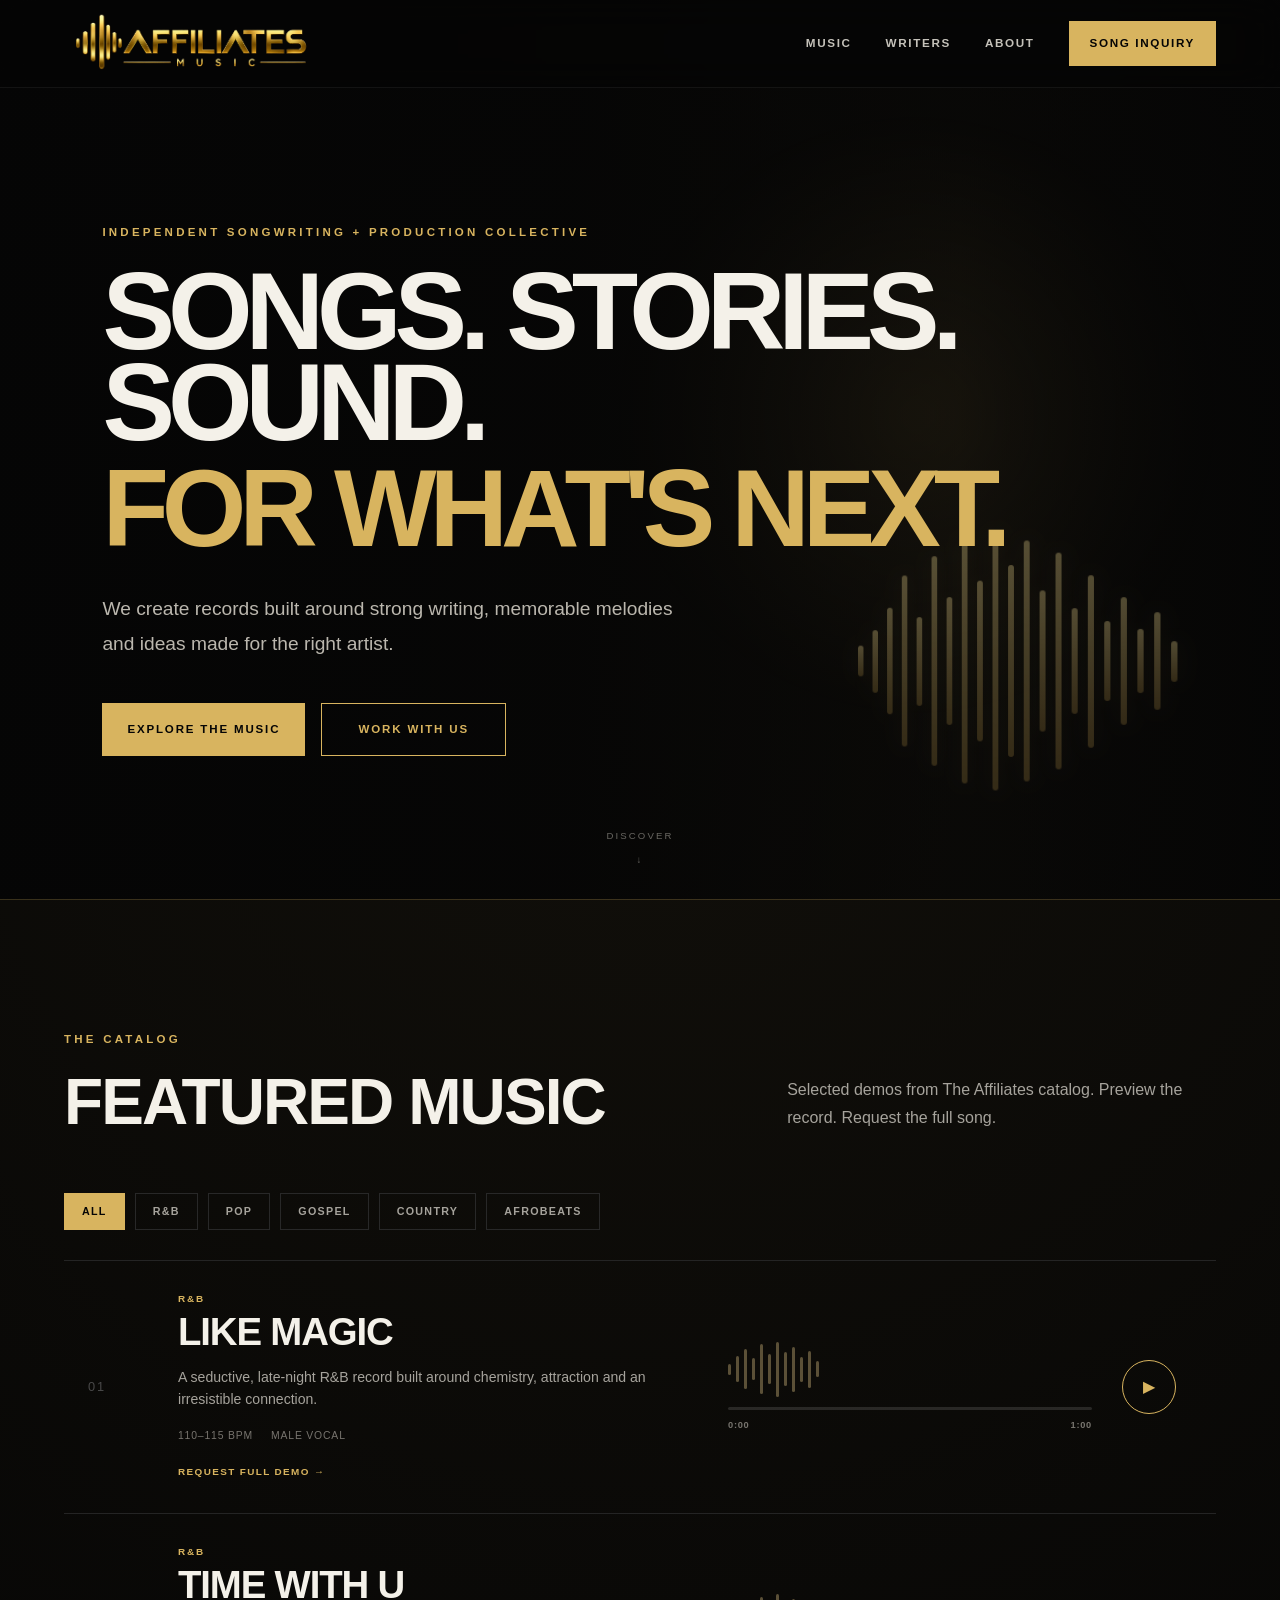
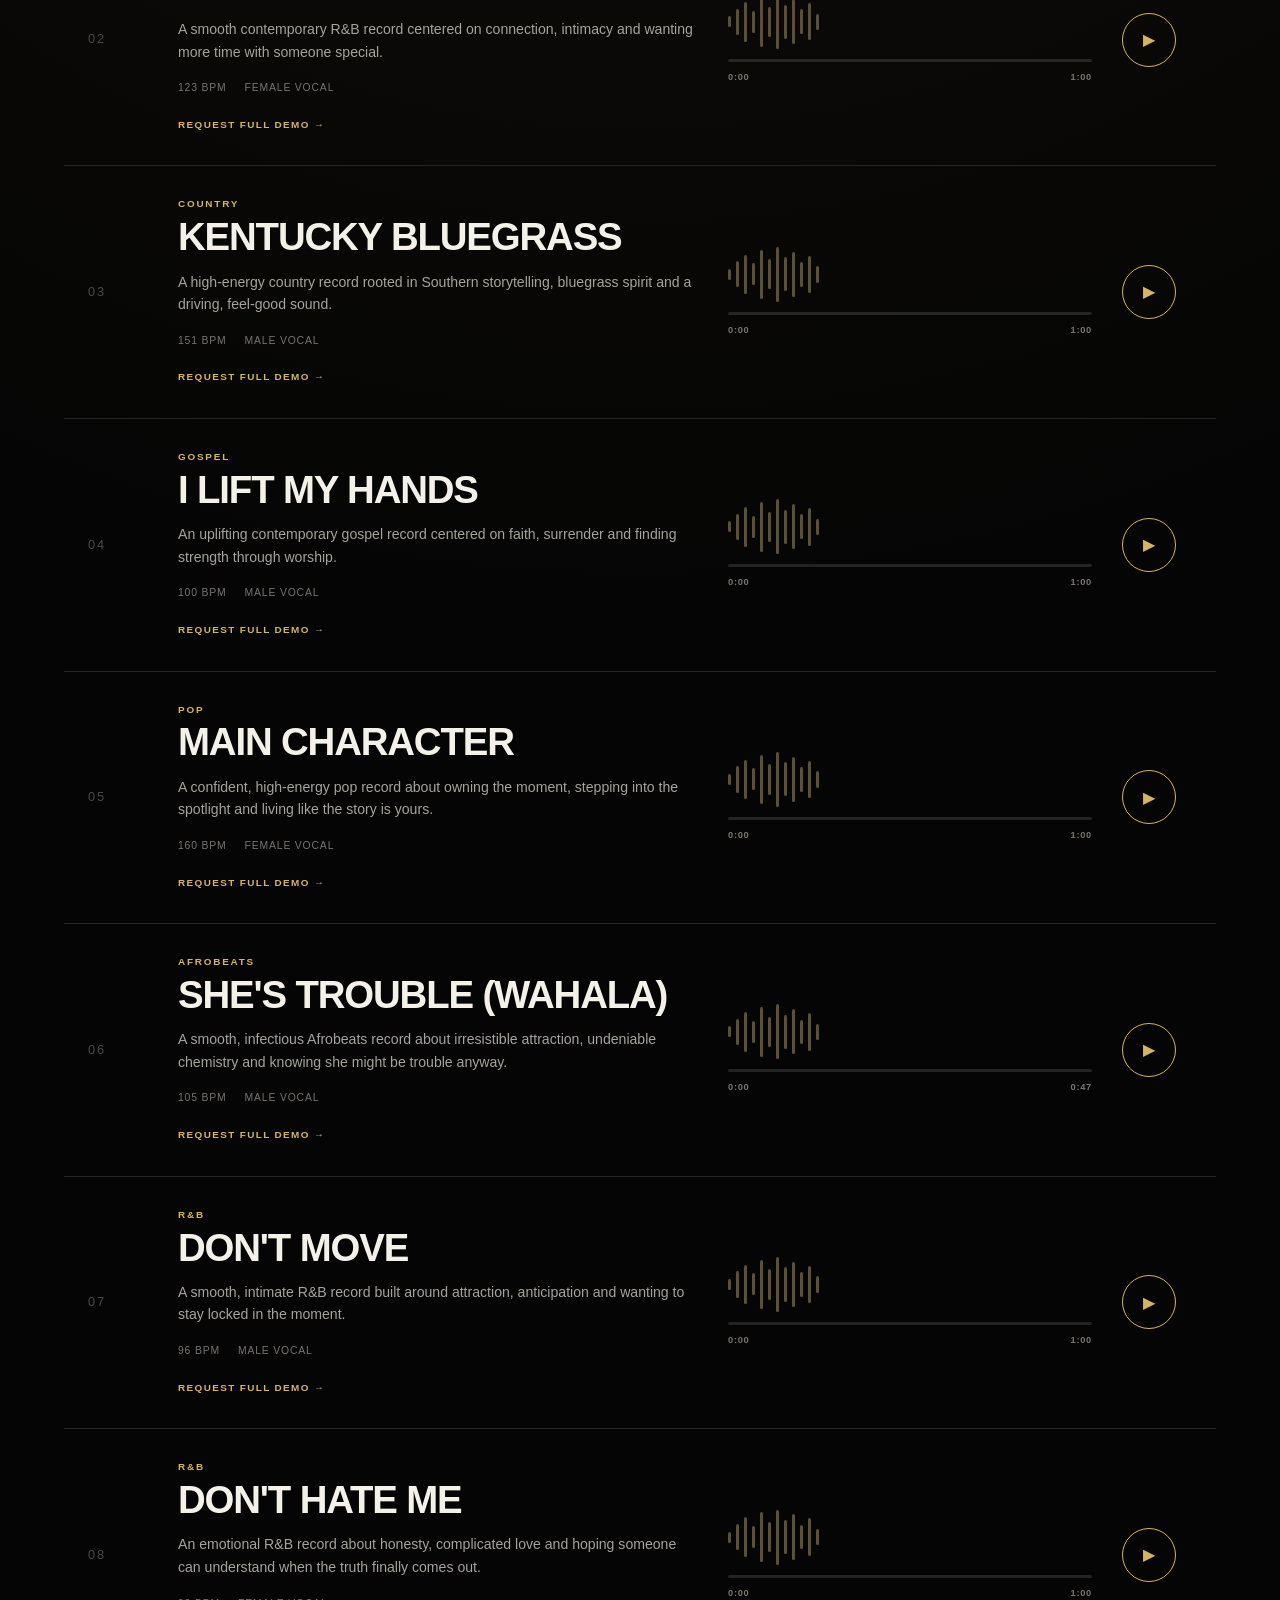
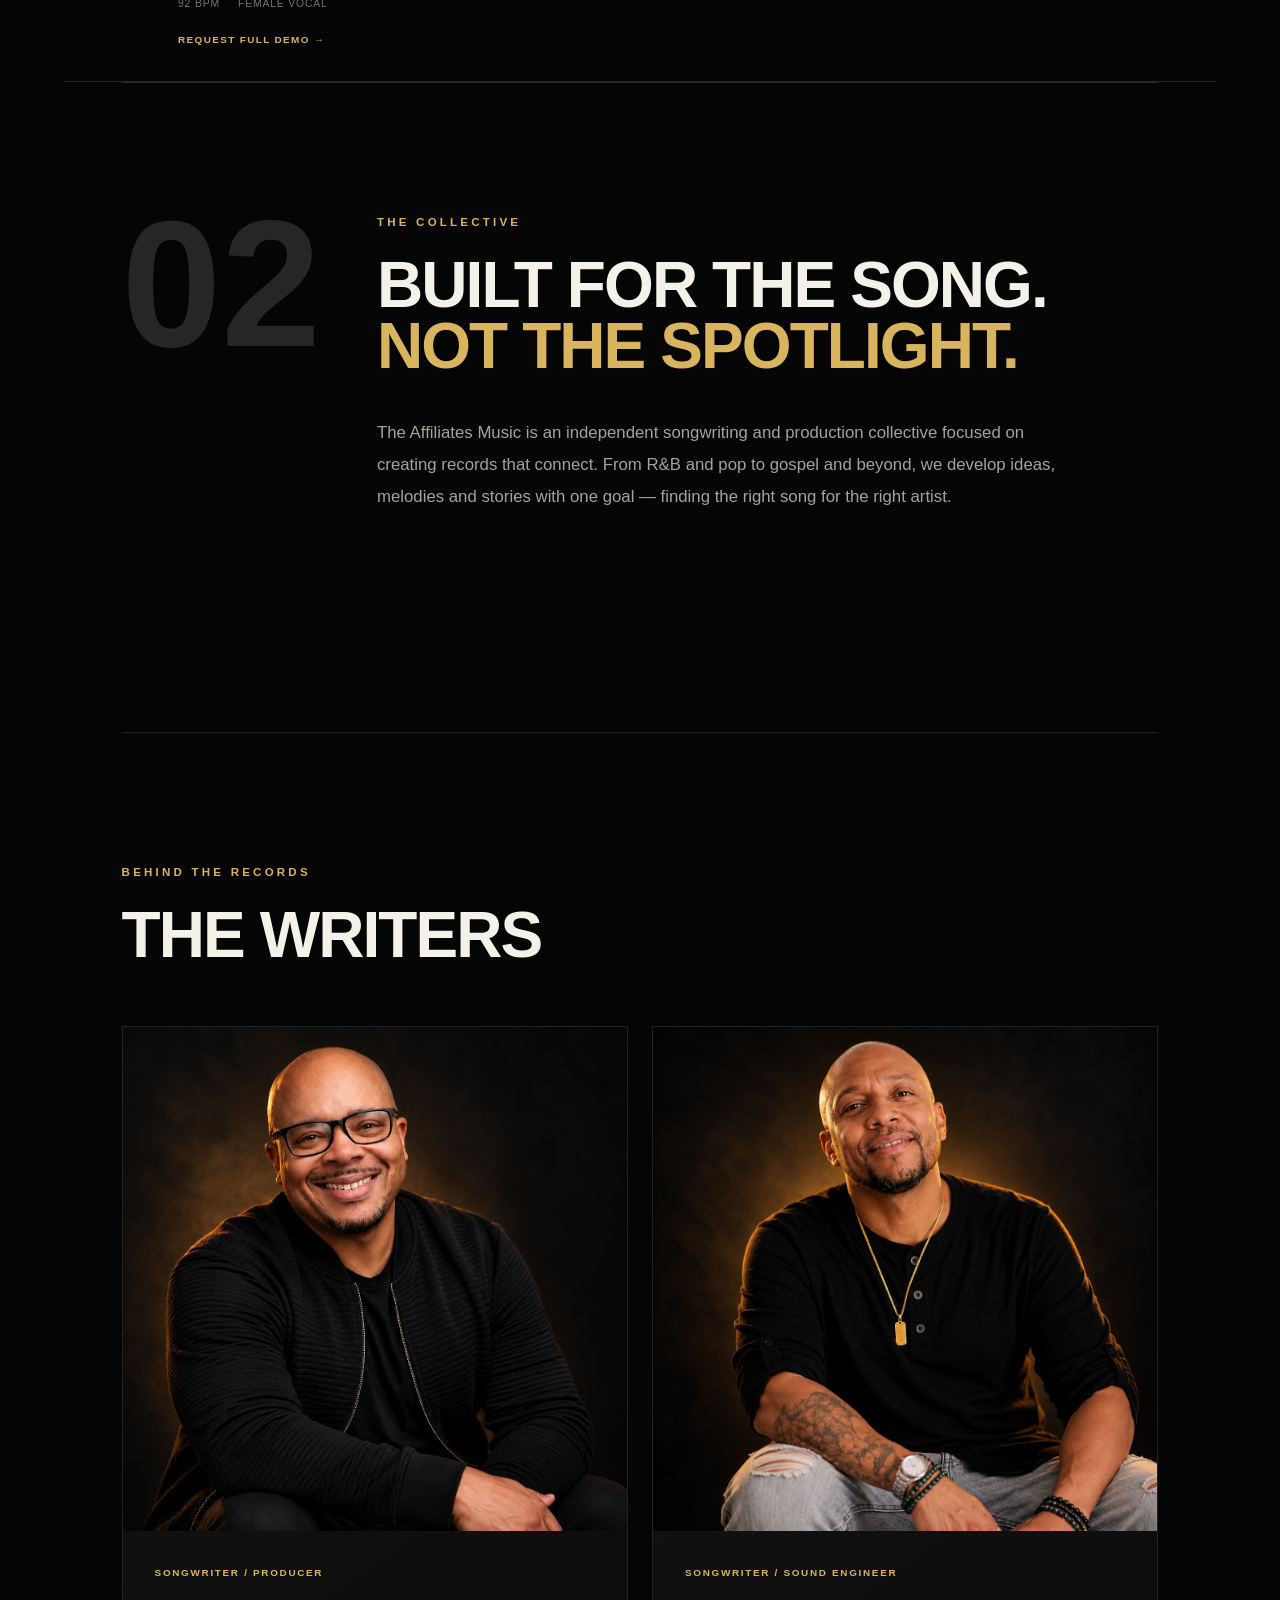
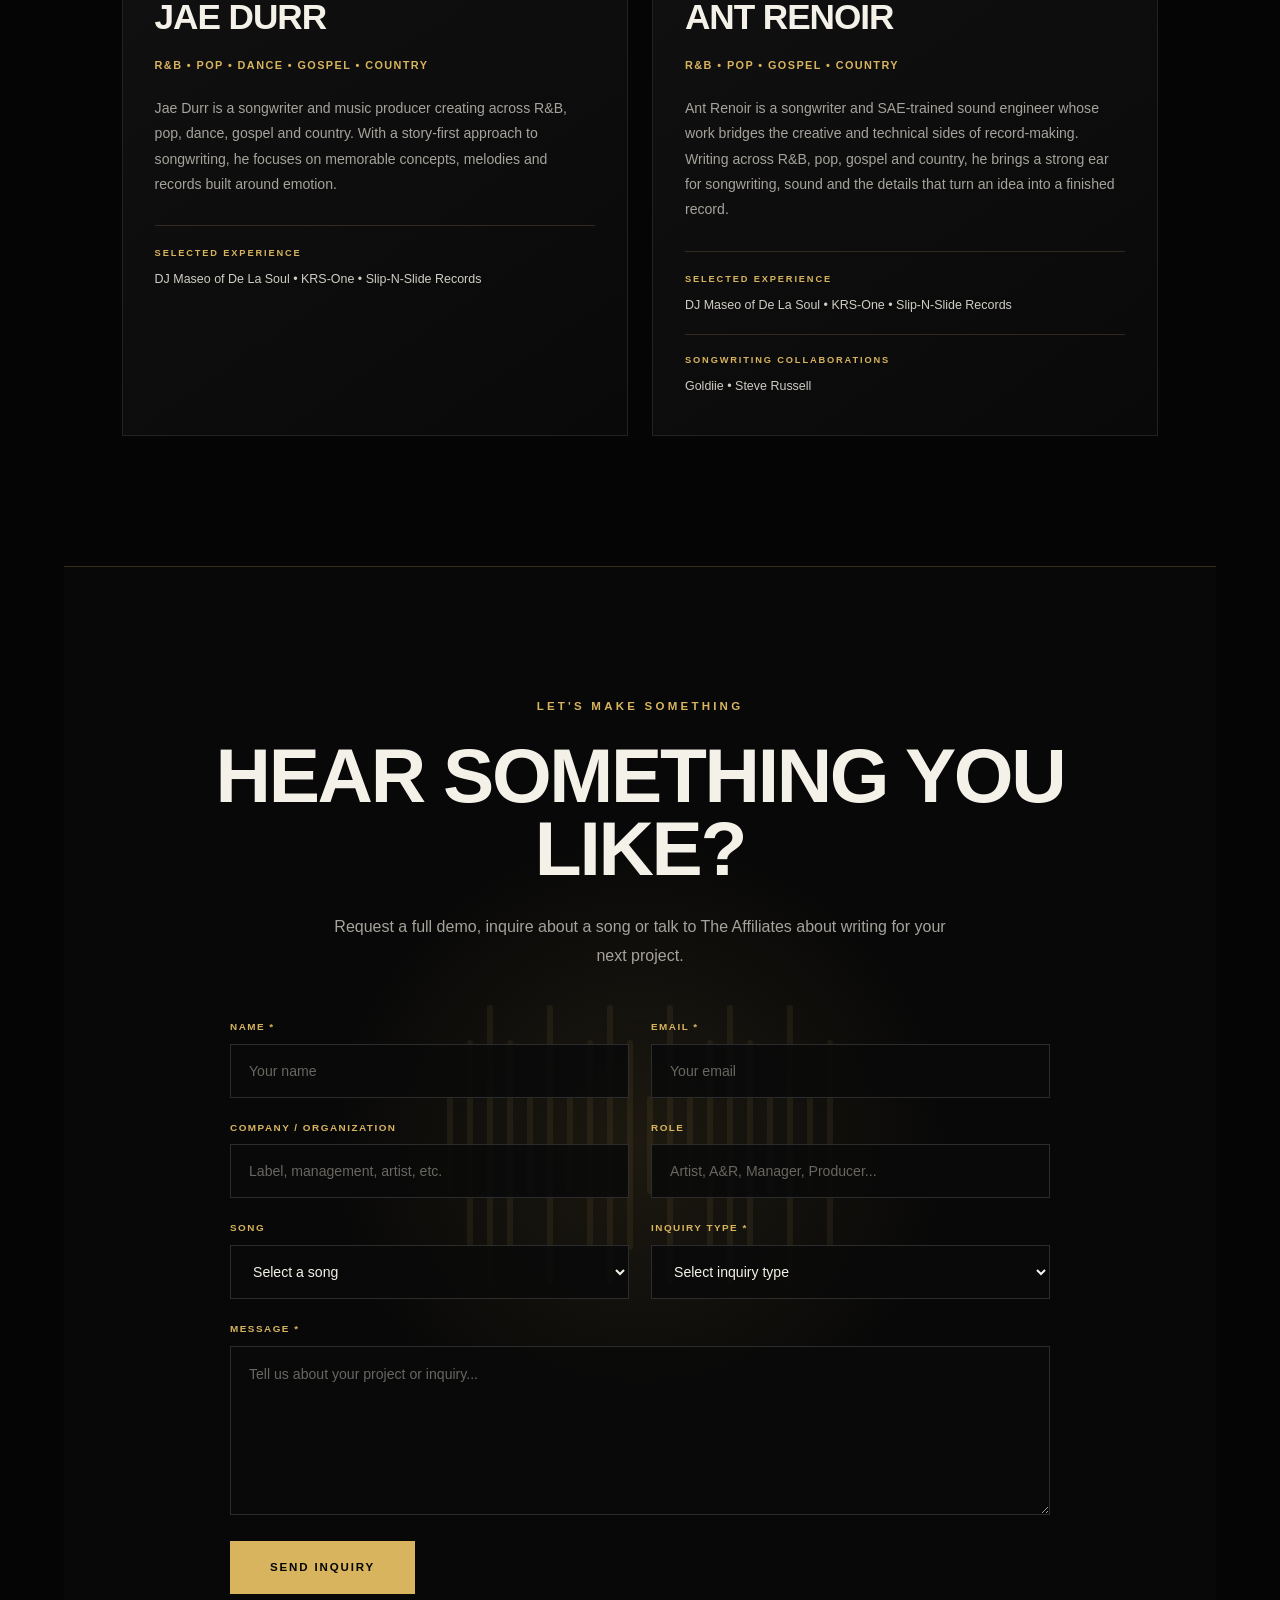
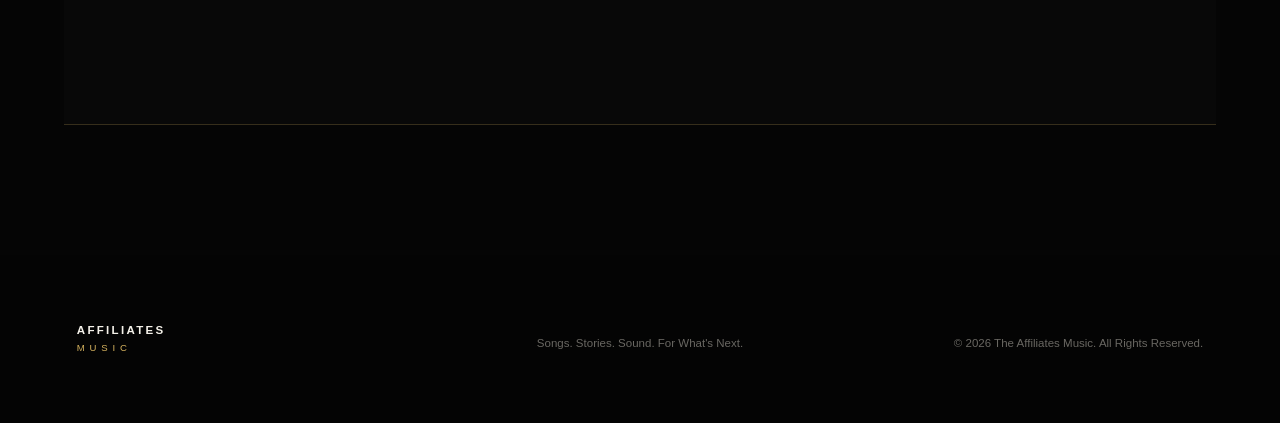
==== index.html @ 70a86ede "Add social sharing metadata" ====
<!DOCTYPE html>
<html lang="en">
<head>
  <meta charset="UTF-8">
  <meta name="viewport" content="width=device-width, initial-scale=1.0">

  <meta
    name="description"
    content="The Affiliates Music — an independent songwriting and production collective creating songs for artists, labels and the culture."
  >
<!-- Social Sharing / Open Graph -->
<meta property="og:type" content="website">

<meta
  property="og:title"
  content="The Affiliates Music | Songwriting & Production Collective"
>

<meta
  property="og:description"
  content="Songs. Stories. Sound. For What's Next. Explore original music from The Affiliates Music — an independent songwriting and production collective."
>

<meta
  property="og:url"
  content="https://mjdurr.github.io/the-affiliates-music/"
>

<meta
  property="og:image"
  content="https://mjdurr.github.io/the-affiliates-music/assets/images/affiliates-logo.png"
>

<meta
  property="og:site_name"
  content="The Affiliates Music"
>

<!-- X / Twitter Sharing -->
<meta name="twitter:card" content="summary_large_image">

<meta
  name="twitter:title"
  content="The Affiliates Music | Songwriting & Production Collective"
>

<meta
  name="twitter:description"
  content="Songs. Stories. Sound. For What's Next. Explore original music from The Affiliates Music."
>

<meta
  name="twitter:image"
  content="https://mjdurr.github.io/the-affiliates-music/assets/images/affiliates-logo.png"
>
  <title>The Affiliates Music | Songwriting & Production Collective</title>
<link
  rel="icon"
  type="image/png"
  href="assets/images/affiliates-logo.png"
>
  <link rel="stylesheet" href="style.css">
</head>

<body>

  <!-- =========================
       NAVIGATION
  ========================== -->
  <header class="site-header">

<a href="#home" class="brand">
  <img
    src="assets/images/affiliates-logo.png"
    alt="The Affiliates Music"
    class="brand-logo"
  >
</a>

    <nav class="main-nav">
      <a href="#music">Music</a>
      <a href="#writers">Writers</a>
      <a href="#about">About</a>
      <a href="#contact" class="nav-cta">Song Inquiry</a>
    </nav>

  </header>


  <main>

    <!-- =========================
         HERO
    ========================== -->
    <section class="hero" id="home">

      <div class="hero-glow"></div>

      <div class="hero-content">

        <p class="eyebrow">INDEPENDENT SONGWRITING + PRODUCTION COLLECTIVE</p>

        <h1>
          SONGS. STORIES. SOUND.
          <span>FOR WHAT'S NEXT.</span>
        </h1>

        <p class="hero-copy">
          We create records built around strong writing, memorable
          melodies and ideas made for the right artist.
        </p>

        <div class="hero-actions">
          <a href="#music" class="button button-primary">
            Explore The Music
          </a>

          <a href="#contact" class="button button-secondary">
            Work With Us
          </a>
        </div>

      </div>

      <div class="hero-waveform" aria-hidden="true">
        <span></span>
        <span></span>
        <span></span>
        <span></span>
        <span></span>
        <span></span>
        <span></span>
        <span></span>
        <span></span>
        <span></span>
        <span></span>
        <span></span>
        <span></span>
        <span></span>
        <span></span>
        <span></span>
        <span></span>
        <span></span>
        <span></span>
        <span></span>
        <span></span>
      </div>

      <a href="#music" class="scroll-indicator">
        <span>Discover</span>
        ↓
      </a>

    </section>


    <!-- =========================
         FEATURED MUSIC
    ========================== -->
    <section class="section music-section" id="music">

      <div class="section-heading">

        <div>
          <p class="eyebrow">THE CATALOG</p>
          <h2>Featured Music</h2>
        </div>

        <p>
          Selected demos from The Affiliates catalog.
          Preview the record. Request the full song.
        </p>

      </div>


      <div class="filter-bar">
  <button class="filter active" data-filter="all">All</button>
  <button class="filter" data-filter="r&b">R&amp;B</button>
  <button class="filter" data-filter="pop">Pop</button>
  <button class="filter" data-filter="gospel">Gospel</button>
  <button class="filter" data-filter="country">Country</button>
  <button class="filter" data-filter="afrobeats">Afrobeats</button>
</div>

      <div class="song-grid">

        
        <!-- SONG 1 -->
<article class="song-card">

  <div class="song-number">01</div>

  <div class="song-info">
    <p class="song-genre">R&amp;B</p>

    <h3>Like Magic</h3>

    <p class="song-description">
      A seductive, late-night R&amp;B record built around
      chemistry, attraction and an irresistible connection.
    </p>

    <div class="song-meta">
      <span>110–115 BPM</span>
      <span>Male Vocal</span>
    </div>
    <button
  type="button"
  class="demo-request"
  data-song="Like Magic">
  Request Full Demo →
</button>
  </div>

  <div class="song-player">

  <div class="mini-wave">
    <span></span><span></span><span></span><span></span>
    <span></span><span></span><span></span><span></span>
    <span></span><span></span><span></span><span></span>
  </div>

  <div class="progress-container">

    <div
      class="progress-track"
      data-progress="like-magic-audio"
      role="slider"
      aria-label="Like Magic playback position"
      tabindex="0">

      <div class="progress-fill"></div>

    </div>

    <div class="time-display">
      <span class="current-time">0:00</span>
      <span class="duration">0:00</span>
    </div>

  </div>

</div>

<audio
  id="like-magic-audio"
  src="assets/audio/Like_Magic-preview.mp3"
  preload="metadata">
</audio>

<button
  class="play-button"
  data-audio="like-magic-audio"
  aria-label="Play Like Magic preview">
  ▶
</button>

</article>


        <!-- SONG 2 -->
<article class="song-card">

  <div class="song-number">02</div>

  <div class="song-info">
    <p class="song-genre">R&amp;B</p>

    <h3>Time With U</h3>

    <p class="song-description">
      A smooth contemporary R&amp;B record centered on connection,
      intimacy and wanting more time with someone special.
    </p>

    <div class="song-meta">
  <span>123 BPM</span>
  <span>Female Vocal</span>
</div>
    <button
  type="button"
  class="demo-request"
  data-song="Time With U">
  Request Full Demo →
</button>
  </div>

  <div class="song-player">

    <div class="mini-wave">
      <span></span><span></span><span></span><span></span>
      <span></span><span></span><span></span><span></span>
      <span></span><span></span><span></span><span></span>
    </div>

    <div class="progress-container">

      <div
        class="progress-track"
        data-progress="time-with-u-audio"
        role="slider"
        aria-label="Time With U playback position"
        tabindex="0">

        <div class="progress-fill"></div>

      </div>

      <div class="time-display">
        <span class="current-time">0:00</span>
        <span class="duration">0:00</span>
      </div>

    </div>

  </div>

  <audio
    id="time-with-u-audio"
    src="assets/audio/Time_With_U-preview.mp3"
    preload="metadata">
  </audio>

  <button
    class="play-button"
    data-audio="time-with-u-audio"
    aria-label="Play Time With U preview">
    ▶
  </button>

</article>


        <!-- SONG 3 -->
<article class="song-card">

  <div class="song-number">03</div>

  <div class="song-info">
    <p class="song-genre">Country</p>

    <h3>Kentucky Bluegrass</h3>

    <p class="song-description">
      A high-energy country record rooted in Southern storytelling,
      bluegrass spirit and a driving, feel-good sound.
    </p>

    <div class="song-meta">
      <span>151 BPM</span>
      <span>Male Vocal</span>
    </div>
    <button
  type="button"
  class="demo-request"
  data-song="Kentucky Bluegrass">
  Request Full Demo →
</button>
  </div>

  <div class="song-player">

    <div class="mini-wave">
      <span></span><span></span><span></span><span></span>
      <span></span><span></span><span></span><span></span>
      <span></span><span></span><span></span><span></span>
    </div>

    <div class="progress-container">

      <div
        class="progress-track"
        data-progress="kentucky-bluegrass-audio"
        role="slider"
        aria-label="Kentucky Bluegrass playback position"
        tabindex="0">

        <div class="progress-fill"></div>

      </div>

      <div class="time-display">
        <span class="current-time">0:00</span>
        <span class="duration">0:00</span>
      </div>

    </div>

  </div>

  <audio
    id="kentucky-bluegrass-audio"
    src="assets/audio/Kentucky_Bluegrass-preview.mp3"
    preload="metadata">
  </audio>

  <button
    class="play-button"
    data-audio="kentucky-bluegrass-audio"
    aria-label="Play Kentucky Bluegrass preview">
    ▶
  </button>

</article>


        <!-- SONG 4 -->
<article class="song-card">

  <div class="song-number">04</div>

  <div class="song-info">
    <p class="song-genre">Gospel</p>

    <h3>I Lift My Hands</h3>

    <p class="song-description">
      An uplifting contemporary gospel record centered on faith,
      surrender and finding strength through worship.
    </p>

    <div class="song-meta">
      <span>100 BPM</span>
      <span>Male Vocal</span>
    </div>
    <button
  type="button"
  class="demo-request"
  data-song="I Lift My Hands">
  Request Full Demo →
</button>
  </div>

  <div class="song-player">

    <div class="mini-wave">
      <span></span><span></span><span></span><span></span>
      <span></span><span></span><span></span><span></span>
      <span></span><span></span><span></span><span></span>
    </div>

    <div class="progress-container">

      <div
        class="progress-track"
        data-progress="i-lift-my-hands-audio"
        role="slider"
        aria-label="I Lift My Hands playback position"
        tabindex="0">

        <div class="progress-fill"></div>

      </div>

      <div class="time-display">
        <span class="current-time">0:00</span>
        <span class="duration">0:00</span>
      </div>

    </div>

  </div>

  <audio
    id="i-lift-my-hands-audio"
    src="assets/audio/I_Lift_My_Hands-preview.mp3"
    preload="metadata">
  </audio>

  <button
    class="play-button"
    data-audio="i-lift-my-hands-audio"
    aria-label="Play I Lift My Hands preview">
    ▶
  </button>

</article>
<!-- SONG 5 -->
<article class="song-card">

  <div class="song-number">05</div>

  <div class="song-info">
    <p class="song-genre">Pop</p>

    <h3>Main Character</h3>

    <p class="song-description">
      A confident, high-energy pop record about owning the moment,
      stepping into the spotlight and living like the story is yours.
    </p>

    <div class="song-meta">
      <span>160 BPM</span>
      <span>Female Vocal</span>
    </div>
    <button
  type="button"
  class="demo-request"
  data-song="Main Character">
  Request Full Demo →
</button>
  </div>

  <div class="song-player">

    <div class="mini-wave">
      <span></span><span></span><span></span><span></span>
      <span></span><span></span><span></span><span></span>
      <span></span><span></span><span></span><span></span>
    </div>

    <div class="progress-container">

      <div
        class="progress-track"
        data-progress="main-character-audio"
        role="slider"
        aria-label="Main Character playback position"
        tabindex="0">

        <div class="progress-fill"></div>

      </div>

      <div class="time-display">
        <span class="current-time">0:00</span>
        <span class="duration">0:00</span>
      </div>

    </div>

  </div>

  <audio
    id="main-character-audio"
    src="assets/audio/Main_Character-preview.mp3"
    preload="metadata">
  </audio>

  <button
    class="play-button"
    data-audio="main-character-audio"
    aria-label="Play Main Character preview">
    ▶
  </button>

</article>

<!-- SONG 6 -->
<article class="song-card">

  <div class="song-number">06</div>

  <div class="song-info">
    <p class="song-genre">Afrobeats</p>

    <h3>She's Trouble (Wahala)</h3>

    <p class="song-description">
      A smooth, infectious Afrobeats record about irresistible attraction,
      undeniable chemistry and knowing she might be trouble anyway.
    </p>

    <div class="song-meta">
      <span>105 BPM</span>
      <span>Male Vocal</span>
    </div>
    <button
  type="button"
  class="demo-request"
  data-song="She's Trouble (Wahala)">
  Request Full Demo →
</button>
  </div>

  <div class="song-player">

    <div class="mini-wave">
      <span></span><span></span><span></span><span></span>
      <span></span><span></span><span></span><span></span>
      <span></span><span></span><span></span><span></span>
    </div>

    <div class="progress-container">

      <div
        class="progress-track"
        data-progress="shes-trouble-wahala-audio"
        role="slider"
        aria-label="She's Trouble Wahala playback position"
        tabindex="0">

        <div class="progress-fill"></div>

      </div>

      <div class="time-display">
        <span class="current-time">0:00</span>
        <span class="duration">0:00</span>
      </div>

    </div>

  </div>

  <audio
    id="shes-trouble-wahala-audio"
    src="assets/audio/Shes_Trouble_Wahala-preview.mp3"
    preload="metadata">
  </audio>

  <button
    class="play-button"
    data-audio="shes-trouble-wahala-audio"
    aria-label="Play She's Trouble Wahala preview">
    ▶
  </button>

</article>
   <!-- SONG 7 -->
<article class="song-card">

  <div class="song-number">07</div>

  <div class="song-info">
    <p class="song-genre">R&amp;B</p>

    <h3>Don't Move</h3>

    <p class="song-description">
      A smooth, intimate R&amp;B record built around attraction,
      anticipation and wanting to stay locked in the moment.
    </p>

    <div class="song-meta">
      <span>96 BPM</span>
      <span>Male Vocal</span>
    </div>
    <button
  type="button"
  class="demo-request"
  data-song="Don't Move">
  Request Full Demo →
</button>
  </div>

  <div class="song-player">

    <div class="mini-wave">
      <span></span><span></span><span></span><span></span>
      <span></span><span></span><span></span><span></span>
      <span></span><span></span><span></span><span></span>
    </div>

    <div class="progress-container">

      <div
        class="progress-track"
        data-progress="dont-move-audio"
        role="slider"
        aria-label="Don't Move playback position"
        tabindex="0">

        <div class="progress-fill"></div>

      </div>

      <div class="time-display">
        <span class="current-time">0:00</span>
        <span class="duration">0:00</span>
      </div>

    </div>

  </div>

  <audio
    id="dont-move-audio"
    src="assets/audio/Dont_Move-preview.mp3"
    preload="metadata">
  </audio>

  <button
    class="play-button"
    data-audio="dont-move-audio"
    aria-label="Play Don't Move preview">
    ▶
  </button>

</article>    

<!-- SONG 8 -->
<article class="song-card">

  <div class="song-number">08</div>

  <div class="song-info">
    <p class="song-genre">R&amp;B</p>

    <h3>Don't Hate Me</h3>

    <p class="song-description">
      An emotional R&amp;B record about honesty, complicated love
      and hoping someone can understand when the truth finally comes out.
    </p>

    <div class="song-meta">
      <span>92 BPM</span>
      <span>Female Vocal</span>
    </div>
    <button
  type="button"
  class="demo-request"
  data-song="Don't Hate Me">
  Request Full Demo →
</button>
  </div>

  <div class="song-player">

    <div class="mini-wave">
      <span></span><span></span><span></span><span></span>
      <span></span><span></span><span></span><span></span>
      <span></span><span></span><span></span><span></span>
    </div>

    <div class="progress-container">

      <div
        class="progress-track"
        data-progress="dont-hate-me-audio"
        role="slider"
        aria-label="Don't Hate Me playback position"
        tabindex="0">

        <div class="progress-fill"></div>

      </div>

      <div class="time-display">
        <span class="current-time">0:00</span>
        <span class="duration">0:00</span>
      </div>

    </div>

  </div>

  <audio
    id="dont-hate-me-audio"
    src="assets/audio/Dont_Hate_Me-preview.mp3"
    preload="metadata">
  </audio>

  <button
    class="play-button"
    data-audio="dont-hate-me-audio"
    aria-label="Play Don't Hate Me preview">
    ▶
  </button>

</article>
        
    <!-- =========================
         ABOUT
    ========================== -->
    <section class="section about-section" id="about">

      <div class="about-number">02</div>

      <div class="about-content">

        <p class="eyebrow">THE COLLECTIVE</p>

        <h2>
          Built for the song.
          <span>Not the spotlight.</span>
        </h2>

        <p>
          The Affiliates Music is an independent songwriting and
          production collective focused on creating records that connect.
          From R&amp;B and pop to gospel and beyond, we develop ideas,
          melodies and stories with one goal — finding the right song
          for the right artist.
        </p>

      </div>

    </section>


    <!-- =========================
         WRITERS
    ========================== -->
    <section class="section writers-section" id="writers">

      <div class="section-heading">

        <div>
          <p class="eyebrow">BEHIND THE RECORDS</p>
          <h2>The Writers</h2>
        </div>

      </div>


      <div class="writer-grid">

  <!-- JAE DURR -->
  <article class="writer-card">

    <div class="writer-image">
  <img
    src="assets/images/jae-durr.png"
    alt="Jae Durr — Songwriter and Producer"
    class="writer-photo"
  >
</div>

    <div class="writer-content">

      <p class="writer-role">
        SONGWRITER / PRODUCER
      </p>

      <h3>Jae Durr</h3>

      <p class="writer-genres">
        R&amp;B • POP • DANCE • GOSPEL • COUNTRY
      </p>

      <p class="writer-bio">
        Jae Durr is a songwriter and music producer creating across
        R&amp;B, pop, dance, gospel and country. With a story-first
        approach to songwriting, he focuses on memorable concepts,
        melodies and records built around emotion.
      </p>

      <div class="writer-credits">
        <span>SELECTED EXPERIENCE</span>

        <p>
          DJ Maseo of De La Soul • KRS-One • Slip-N-Slide Records
        </p>
      </div>

    </div>

  </article>


  <!-- ANT RENOIR -->
  <article class="writer-card">

    <div class="writer-image">
  <img
    src="assets/images/ant-renoir.png"
    alt="Ant Renoir — Songwriter and Sound Engineer"
    class="writer-photo"
  >
</div>

    <div class="writer-content">

      <p class="writer-role">
        SONGWRITER / SOUND ENGINEER
      </p>

      <h3>Ant Renoir</h3>

      <p class="writer-genres">
        R&amp;B • POP • GOSPEL • COUNTRY
      </p>

      <p class="writer-bio">
        Ant Renoir is a songwriter and SAE-trained sound engineer
        whose work bridges the creative and technical sides of
        record-making. Writing across R&amp;B, pop, gospel and country,
        he brings a strong ear for songwriting, sound and the details
        that turn an idea into a finished record.
      </p>

      <div class="writer-credits">
        <span>SELECTED EXPERIENCE</span>

        <p>
          DJ Maseo of De La Soul • KRS-One • Slip-N-Slide Records
        </p>
      </div>

      <div class="writer-credits collaboration-credits">
        <span>SONGWRITING COLLABORATIONS</span>

        <p>
          Goldiie • Steve Russell
        </p>
      </div>

    </div>

  </article>

</div>

    </section>


    <!-- =========================
         CONTACT CTA
    ========================== -->
    <section class="contact-section" id="contact">

      <div class="contact-wave" aria-hidden="true">
        <span></span><span></span><span></span><span></span>
        <span></span><span></span><span></span><span></span>
        <span></span><span></span><span></span><span></span>
        <span></span><span></span><span></span><span></span>
        <span></span><span></span><span></span><span></span>
      </div>

      <div class="contact-content">

        <p class="eyebrow">LET'S MAKE SOMETHING</p>

        <h2>Hear something you like?</h2>

        <p>
          Request a full demo, inquire about a song or talk to
          The Affiliates about writing for your next project.
        </p>

        <form
  class="inquiry-form"
  action="https://formspree.io/f/mljjgrqg"
  method="POST"
>


          
  <div class="form-grid">

    <div class="form-field">
      <label for="inquiry-name">Name *</label>
      <input
        type="text"
        id="inquiry-name"
        name="name"
        placeholder="Your name"
        required
      >
    </div>

    <div class="form-field">
      <label for="inquiry-email">Email *</label>
      <input
        type="email"
        id="inquiry-email"
        name="email"
        placeholder="Your email"
        required
      >
    </div>

    <div class="form-field">
      <label for="inquiry-company">Company / Organization</label>
      <input
        type="text"
        id="inquiry-company"
        name="company"
        placeholder="Label, management, artist, etc."
      >
    </div>

    <div class="form-field">
      <label for="inquiry-role">Role</label>
      <input
        type="text"
        id="inquiry-role"
        name="role"
        placeholder="Artist, A&R, Manager, Producer..."
      >
    </div>

    <div class="form-field">
      <label for="inquiry-song">Song</label>
      <select id="inquiry-song" name="song">
        <option value="">Select a song</option>
        <option value="Like Magic">Like Magic</option>
        <option value="Time With U">Time With U</option>
        <option value="Kentucky Bluegrass">Kentucky Bluegrass</option>
        <option value="I Lift My Hands">I Lift My Hands</option>
        <option value="Main Character">Main Character</option>
        <option value="She's Trouble (Wahala)">She's Trouble (Wahala)</option>
        <option value="Don't Move">Don't Move</option>
        <option value="Don't Hate Me">Don't Hate Me</option>
      </select>
    </div>

    <div class="form-field">
      <label for="inquiry-type">Inquiry Type *</label>
      <select
        id="inquiry-type"
        name="inquiry_type"
        required
      >
        <option value="">Select inquiry type</option>
        <option value="Request Full Demo">Request Full Demo</option>
        <option value="Song Availability / Licensing">Song Availability / Licensing</option>
        <option value="Writing / Production">Writing / Production Inquiry</option>
        <option value="Other">Other</option>
      </select>
    </div>

  </div>

  <div class="form-field form-message">
    <label for="inquiry-message">Message *</label>
    <textarea
      id="inquiry-message"
      name="message"
      rows="6"
      placeholder="Tell us about your project or inquiry..."
      required
    ></textarea>
  </div>

  <button type="submit" class="button button-primary">
    Send Inquiry
  </button>

</form>
      </div>

    </section>

  </main>


  <!-- =========================
       FOOTER
  ========================== -->
  <footer>

    <div class="footer-brand">
      <strong>AFFILIATES</strong>
      <span>MUSIC</span>
    </div>

    <p>
      Songs. Stories. Sound. For What's Next.
    </p>

    <p class="copyright">
      © 2026 The Affiliates Music. All Rights Reserved.
    </p>

  </footer>

<script src="script.js"></script>

</body>
</html>
---- style.css ----
/* =========================================================
   THE AFFILIATES MUSIC
   Core Website Styles
========================================================= */

:root {
  --black: #050505;
  --black-soft: #0a0a0a;
  --charcoal: #101010;
  --charcoal-light: #171717;

  --gold: #d8b45f;
  --gold-light: #f0d98e;
  --gold-dark: #8e7135;

  --white: #f4f1e9;
  --gray: #a6a39c;
  --gray-dark: #696762;

  --border: rgba(216, 180, 95, 0.22);

  --max-width: 1240px;
}


/* =========================================================
   RESET
========================================================= */

* {
  box-sizing: border-box;
  margin: 0;
  padding: 0;
}

html {
  scroll-behavior: smooth;
}

body {
  background:
    radial-gradient(
      circle at 50% 10%,
      rgba(216, 180, 95, 0.06),
      transparent 25%
    ),
    var(--black);

  color: var(--white);

  font-family:
    Arial,
    Helvetica,
    sans-serif;

  line-height: 1.6;

  overflow-x: hidden;
}

a {
  color: inherit;
  text-decoration: none;
}

button {
  font: inherit;
}


/* =========================================================
   TYPOGRAPHY
========================================================= */

h1,
h2,
h3,
strong {
  letter-spacing: -0.03em;
}

h2 {
  font-size: clamp(2.7rem, 5vw, 5.5rem);
  line-height: 0.95;
  text-transform: uppercase;
}

.eyebrow {
  color: var(--gold);

  font-size: 0.72rem;
  font-weight: 700;

  letter-spacing: 0.28em;

  text-transform: uppercase;

  margin-bottom: 24px;
}


/* =========================================================
   HEADER
========================================================= */

.site-header {
  position: fixed;

  top: 0;
  left: 0;

  width: 100%;

  height: 88px;

  padding: 0 5%;

  display: flex;
  align-items: center;
  justify-content: space-between;

  background: rgba(5, 5, 5, 0.82);

  backdrop-filter: blur(18px);
  -webkit-backdrop-filter: blur(18px);

  border-bottom: 1px solid rgba(255, 255, 255, 0.06);

  z-index: 1000;
}


/* =========================================================
   BRAND
========================================================= */

.brand {
  display: flex;
  align-items: center;

  gap: 15px;
}
.brand-logo {
  display: block;
  width: 250px;
  max-width: 100%;
  height: auto;
  object-fit: contain;
}
.brand-wave {
  height: 34px;

  display: flex;
  align-items: center;

  gap: 3px;
}

.brand-wave span {
  display: block;

  width: 3px;

  background: var(--gold);

  border-radius: 4px;
}

.brand-wave span:nth-child(1) {
  height: 12px;
}

.brand-wave span:nth-child(2) {
  height: 24px;
}

.brand-wave span:nth-child(3) {
  height: 34px;
}

.brand-wave span:nth-child(4) {
  height: 24px;
}

.brand-wave span:nth-child(5) {
  height: 12px;
}

.brand-name {
  display: flex;
  flex-direction: column;

  line-height: 1;
}

.brand-name strong {
  font-size: 1rem;

  letter-spacing: 0.22em;
}

.brand-name small {
  color: var(--gold);

  font-size: 0.56rem;

  letter-spacing: 0.55em;

  margin-top: 7px;
}


/* =========================================================
   NAVIGATION
========================================================= */

.main-nav {
  display: flex;
  align-items: center;

  gap: 34px;
}

.main-nav a {
  color: #c5c2ba;

  font-size: 0.73rem;
  font-weight: 700;

  letter-spacing: 0.14em;

  text-transform: uppercase;

  transition:
    color 0.25s ease,
    opacity 0.25s ease;
}

.main-nav a:hover {
  color: var(--gold-light);
}

.main-nav .nav-cta {
  color: var(--black);

  background: var(--gold);

  padding: 12px 20px;

  border: 1px solid var(--gold);
}

.main-nav .nav-cta:hover {
  color: var(--gold-light);

  background: transparent;
}


/* =========================================================
   HERO
========================================================= */

.hero {
  min-height: 100vh;

  padding:
    170px 8%
    90px;

  position: relative;

  display: flex;
  align-items: center;

  overflow: hidden;

  border-bottom: 1px solid var(--border);
}

.hero::after {
  content: "";

  position: absolute;

  inset: 0;

  background:
    linear-gradient(
      90deg,
      rgba(5, 5, 5, 0.98) 0%,
      rgba(5, 5, 5, 0.88) 45%,
      rgba(5, 5, 5, 0.5) 75%,
      rgba(5, 5, 5, 0.9) 100%
    );

  z-index: 0;
}

.hero-glow {
  position: absolute;

  width: 650px;
  height: 650px;

  right: 3%;
  top: 10%;

  background:
    radial-gradient(
      circle,
      rgba(216, 180, 95, 0.14),
      transparent 65%
    );

  filter: blur(10px);

  z-index: 0;
}

.hero-content {
  position: relative;

  max-width: 1000px;

  z-index: 2;
}

.hero h1 {
  max-width: 1100px;

  font-size: clamp(4rem, 8.5vw, 9.5rem);

  line-height: 0.84;

  text-transform: uppercase;

  letter-spacing: -0.065em;
}

.hero h1 span {
  display: block;

  color: var(--gold);

  margin-top: 14px;
}

.hero-copy {
  max-width: 590px;

  margin-top: 38px;

  color: #bbb7ae;

  font-size: clamp(1rem, 1.5vw, 1.2rem);

  line-height: 1.8;
}

.hero-actions {
  margin-top: 42px;

  display: flex;

  gap: 16px;

  flex-wrap: wrap;
}


/* =========================================================
   BUTTONS
========================================================= */

.button {
  min-width: 185px;

  padding: 16px 24px;

  display: inline-flex;
  align-items: center;
  justify-content: center;

  border: 1px solid var(--gold);

  font-size: 0.72rem;
  font-weight: 700;

  letter-spacing: 0.16em;

  text-transform: uppercase;

  transition:
    transform 0.25s ease,
    background 0.25s ease,
    color 0.25s ease,
    box-shadow 0.25s ease;
}

.button:hover {
  transform: translateY(-2px);
}

.button-primary {
  color: var(--black);

  background: var(--gold);
}

.button-primary:hover {
  background: var(--gold-light);

  box-shadow:
    0 10px 40px rgba(216, 180, 95, 0.16);
}

.button-secondary {
  color: var(--gold);

  background: transparent;
}

.button-secondary:hover {
  color: var(--black);

  background: var(--gold);
}


/* =========================================================
   HERO WAVEFORM
========================================================= */

.hero-waveform {
  position: absolute;

  right: -3%;
  bottom: 12%;

  height: 260px;
  width: 48%;

  display: flex;
  align-items: center;
  justify-content: center;

  gap: clamp(5px, 0.8vw, 12px);

  opacity: 0.32;

  z-index: 1;

  transform: perspective(800px) rotateY(-12deg);
}

.hero-waveform span {
  width: clamp(3px, 0.45vw, 7px);

  border-radius: 100px;

  background:
    linear-gradient(
      to bottom,
      var(--gold-light),
      var(--gold-dark)
    );

  box-shadow:
    0 0 20px rgba(216, 180, 95, 0.18);
}

.hero-waveform span:nth-child(1) {
  height: 12%;
}

.hero-waveform span:nth-child(2) {
  height: 25%;
}

.hero-waveform span:nth-child(3) {
  height: 42%;
}

.hero-waveform span:nth-child(4) {
  height: 68%;
}

.hero-waveform span:nth-child(5) {
  height: 35%;
}

.hero-waveform span:nth-child(6) {
  height: 82%;
}

.hero-waveform span:nth-child(7) {
  height: 50%;
}

.hero-waveform span:nth-child(8) {
  height: 95%;
}

.hero-waveform span:nth-child(9) {
  height: 62%;
}

.hero-waveform span:nth-child(10) {
  height: 100%;
}

.hero-waveform span:nth-child(11) {
  height: 74%;
}

.hero-waveform span:nth-child(12) {
  height: 92%;
}

.hero-waveform span:nth-child(13) {
  height: 54%;
}

.hero-waveform span:nth-child(14) {
  height: 82%;
}

.hero-waveform span:nth-child(15) {
  height: 40%;
}

.hero-waveform span:nth-child(16) {
  height: 65%;
}

.hero-waveform span:nth-child(17) {
  height: 30%;
}

.hero-waveform span:nth-child(18) {
  height: 48%;
}

.hero-waveform span:nth-child(19) {
  height: 24%;
}

.hero-waveform span:nth-child(20) {
  height: 36%;
}

.hero-waveform span:nth-child(21) {
  height: 15%;
}

.scroll-indicator {
  position: absolute;

  bottom: 32px;
  left: 50%;

  transform: translateX(-50%);

  color: var(--gray-dark);

  display: flex;
  flex-direction: column;
  align-items: center;

  gap: 8px;

  font-size: 0.6rem;

  letter-spacing: 0.22em;

  text-transform: uppercase;

  z-index: 3;
}


/* =========================================================
   GLOBAL SECTION
========================================================= */

.section {
  width: min(100% - 10%, var(--max-width));

  margin: 0 auto;

  padding: 130px 0;
}

.section-heading {
  display: grid;

  grid-template-columns:
    minmax(0, 1.2fr)
    minmax(280px, 0.8fr);

  gap: 80px;

  align-items: end;

  margin-bottom: 60px;
}

.section-heading > p {
  max-width: 480px;

  color: var(--gray);

  line-height: 1.8;
}


/* =========================================================
   MUSIC SECTION
========================================================= */

.music-section {
  position: relative;
}

.filter-bar {
  display: flex;

  gap: 10px;

  flex-wrap: wrap;

  margin-bottom: 30px;
}

.filter {
  color: var(--gray);

  background: transparent;

  border: 1px solid #282828;

  padding: 9px 17px;

  cursor: pointer;

  font-size: 0.67rem;
  font-weight: 700;

  letter-spacing: 0.12em;

  text-transform: uppercase;

  transition:
    border 0.2s ease,
    color 0.2s ease,
    background 0.2s ease;
}

.filter:hover,
.filter.active {
  color: var(--black);

  background: var(--gold);

  border-color: var(--gold);
}


/* =========================================================
   SONG CARDS
========================================================= */

.song-grid {
  border-top: 1px solid #242424;
}

.song-card {
  min-height: 185px;

  padding: 30px 24px;

  position: relative;

  display: grid;

  grid-template-columns:
    60px
    minmax(280px, 1fr)
    minmax(180px, 0.7fr)
    70px;

  gap: 30px;

  align-items: center;

  border-bottom: 1px solid #242424;

  transition:
    background 0.3s ease,
    border-color 0.3s ease;
}

.song-card:hover {
  background:
    linear-gradient(
      90deg,
      rgba(216, 180, 95, 0.07),
      rgba(216, 180, 95, 0.01)
    );

  border-color: var(--border);
}

.song-number {
  color: #494949;

  font-size: 0.8rem;

  letter-spacing: 0.15em;
}

.song-genre {
  color: var(--gold);

  margin-bottom: 6px;

  font-size: 0.62rem;
  font-weight: 700;

  letter-spacing: 0.18em;

  text-transform: uppercase;
}

.song-info h3 {
  font-size: clamp(1.8rem, 3vw, 3rem);

  line-height: 1;

  text-transform: uppercase;
}

.song-description {
  max-width: 550px;

  margin-top: 14px;

  color: var(--gray);

  font-size: 0.88rem;
}

.song-meta {
  margin-top: 17px;

  display: flex;

  gap: 18px;

  color: #77746e;

  font-size: 0.65rem;

  letter-spacing: 0.08em;

  text-transform: uppercase;
}

.mini-wave {
  height: 55px;

  display: flex;
  align-items: center;

  gap: 5px;
}

.mini-wave span {
  width: 3px;

  background: #5b5037;

  border-radius: 100px;
}

.mini-wave span:nth-child(1) {
  height: 20%;
}

.mini-wave span:nth-child(2) {
  height: 48%;
}

.mini-wave span:nth-child(3) {
  height: 72%;
}

.mini-wave span:nth-child(4) {
  height: 40%;
}

.mini-wave span:nth-child(5) {
  height: 90%;
}

.mini-wave span:nth-child(6) {
  height: 55%;
}

.mini-wave span:nth-child(7) {
  height: 100%;
}

.mini-wave span:nth-child(8) {
  height: 62%;
}

.mini-wave span:nth-child(9) {
  height: 82%;
}

.mini-wave span:nth-child(10) {
  height: 45%;
}

.mini-wave span:nth-child(11) {
  height: 68%;
}

.mini-wave span:nth-child(12) {
  height: 30%;
}
.song-player {
  width: 100%;
  min-width: 180px;
}

.progress-container {
  width: 100%;
  margin-top: 10px;
}

.progress-track {
  width: 100%;
  height: 3px;
  position: relative;
  background: rgba(255, 255, 255, 0.12);
  cursor: pointer;
  border-radius: 20px;
  overflow: hidden;
}

.progress-fill {
  width: 0%;
  height: 100%;
  background: var(--gold);
  border-radius: 20px;
  transition: width 0.1s linear;
}

.time-display {
  margin-top: 8px;
  display: flex;
  justify-content: space-between;
  color: #77746e;
  font-size: 0.58rem;
  font-weight: 700;
  letter-spacing: 0.08em;
  font-variant-numeric: tabular-nums;
}

.song-card.playing {
  background:
    linear-gradient(
      90deg,
      rgba(216, 180, 95, 0.1),
      rgba(216, 180, 95, 0.015)
    );

  border-color: rgba(216, 180, 95, 0.4);
}

.song-card.playing .mini-wave span {
  background: var(--gold);
  box-shadow: 0 0 8px rgba(216, 180, 95, 0.22);
}

.song-card.playing .song-number {
  color: var(--gold);
}

.play-button.playing {
  color: var(--black);
  background: var(--gold);
}
.play-button {
  width: 54px;
  height: 54px;

  border-radius: 50%;

  border: 1px solid var(--gold);

  color: var(--gold);

  background: transparent;

  cursor: pointer;

  transition:
    background 0.25s ease,
    color 0.25s ease,
    transform 0.25s ease;
}

.play-button:hover {
  color: var(--black);

  background: var(--gold);

  transform: scale(1.06);
}


/* =========================================================
   ABOUT
========================================================= */

.about-section {
  min-height: 650px;

  display: grid;

  grid-template-columns:
    minmax(80px, 0.25fr)
    minmax(0, 1fr);

  gap: 60px;

  align-items: start;

  border-top: 1px solid var(--border);
}

.about-number {
  color: #262626;

  font-size: clamp(6rem, 14vw, 12rem);

  line-height: 0.8;

  font-weight: 700;
}

.about-content {
  max-width: 920px;
}

.about-content h2 span {
  display: block;

  color: var(--gold);
}

.about-content > p:last-child {
  max-width: 700px;

  margin-top: 40px;

  color: var(--gray);

  font-size: 1.05rem;

  line-height: 1.9;
}


/* =========================================================
   WRITERS
========================================================= */

.writers-section {
  border-top: 1px solid #202020;
}

.writer-grid {
  display: grid;

  grid-template-columns:
    repeat(2, minmax(0, 1fr));

  gap: 24px;
}

.writer-card {
  min-height: 0;

  position: relative;

  display: flex;
  flex-direction: column;

  background:
    linear-gradient(
      145deg,
      #151515,
      #090909
    );

  border: 1px solid #222;

  overflow: hidden;

  transition:
    border-color 0.3s ease,
    transform 0.3s ease;
}

.writer-card:hover {
  border-color: var(--border);

  transform: translateY(-4px);
}

.writer-image {
  width: 100%;
  aspect-ratio: 1 / 1;
  position: relative;
  overflow: hidden;
  background: #0d0d0d;
}

.writer-photo {
  display: block;
  width: 100%;
  height: 100%;
  object-fit: cover;
  object-position: center center;
  transition: transform 0.5s ease;
}

.writer-card:hover .writer-photo {
  transform: scale(1.025);
}

.placeholder-image {
  color: rgba(216, 180, 95, 0.22);

  background:
    radial-gradient(
      circle,
      rgba(216, 180, 95, 0.08),
      transparent 55%
    ),
    #0d0d0d;

  font-size: 6rem;
  font-weight: 700;

  letter-spacing: -0.08em;
}

.writer-content {
  padding: 34px 32px 38px;
}

.writer-role {
  color: var(--gold);

  margin-bottom: 8px;

  font-size: 0.62rem;
  font-weight: 700;

  letter-spacing: 0.17em;
}

.writer-content h3 {
  font-size: 2.2rem;

  text-transform: uppercase;
}

.writer-genres {
  margin-top: 10px;
  color: var(--gold);
  font-size: 0.68rem;
  font-weight: 700;
  letter-spacing: 0.13em;
  line-height: 1.7;
}

.writer-bio {
  max-width: 540px;
  margin-top: 22px;
  color: var(--gray);
  font-size: 0.88rem;
  line-height: 1.8;
}

.writer-credits {
  margin-top: 28px;
  padding-top: 20px;
  border-top: 1px solid rgba(216, 180, 95, 0.18);
}

.writer-credits span {
  display: block;
  margin-bottom: 8px;
  color: var(--gold);
  font-size: 0.58rem;
  font-weight: 700;
  letter-spacing: 0.2em;
}

.writer-credits p {
  color: #d0cdc5;
  font-size: 0.78rem;
  line-height: 1.7;
}

.collaboration-credits {
  margin-top: 18px;
  padding-top: 18px;
}

/* =========================================================
   CONTACT
========================================================= */

.contact-section {
  min-height: 650px;

  padding: 130px 8%;

  position: relative;

  display: flex;
  align-items: center;
  justify-content: center;

  text-align: center;

  background:
    radial-gradient(
      circle at 50% 50%,
      rgba(216, 180, 95, 0.1),
      transparent 38%
    ),
    #080808;

  border-top: 1px solid var(--border);
  border-bottom: 1px solid var(--border);

  overflow: hidden;
}

.contact-content {
  max-width: 850px;

  position: relative;

  z-index: 2;
}

.contact-content h2 {
  font-size: clamp(3rem, 6vw, 6rem);
}

.contact-content > p:not(.eyebrow) {
  max-width: 620px;

  margin:
    28px auto
    38px;

  color: var(--gray);

  font-size: 1rem;

  line-height: 1.8;
}

.contact-wave {
  position: absolute;

  width: 100%;
  height: 280px;

  display: flex;
  align-items: center;
  justify-content: center;

  gap: 14px;

  opacity: 0.07;
}

.contact-wave span {
  width: 6px;

  background: var(--gold);

  border-radius: 100px;
}

.contact-wave span:nth-child(odd) {
  height: 35%;
}

.contact-wave span:nth-child(even) {
  height: 75%;
}

.contact-wave span:nth-child(3n) {
  height: 100%;
}


/* =========================================================
   FOOTER
========================================================= */

footer {
  padding: 70px 6%;

  display: grid;

  grid-template-columns:
    1fr
    1fr
    1fr;

  gap: 30px;

  align-items: end;

  color: #696762;

  background: #040404;

  font-size: 0.72rem;
}

.footer-brand {
  display: flex;
  flex-direction: column;

  color: var(--white);

  line-height: 1;
}

.footer-brand strong {
  letter-spacing: 0.2em;
}

.footer-brand span {
  color: var(--gold);

  margin-top: 7px;

  font-size: 0.6rem;

  letter-spacing: 0.5em;
}

footer > p:nth-child(2) {
  text-align: center;
}

.copyright {
  text-align: right;
}


/* =========================================================
   RESPONSIVE
========================================================= */

@media (max-width: 900px) {

  .site-header {
    height: 76px;

    padding: 0 6%;
  }

  .main-nav a:not(.nav-cta) {
    display: none;
  }

  .main-nav {
    gap: 0;
  }

  .hero {
    min-height: 850px;

    padding:
      140px 6%
      100px;
  }

  .hero h1 {
    font-size: clamp(3.7rem, 14vw, 7rem);
  }

  .hero-waveform {
    width: 75%;

    right: -25%;

    bottom: 8%;
  }

  .section {
    width: 88%;

    padding: 95px 0;
  }

  .section-heading {
    grid-template-columns: 1fr;

    gap: 30px;
  }

  .song-card {
    grid-template-columns:
      35px
      1fr
      55px;

    gap: 18px;
  }

  .mini-wave {
    display: none;
  }

  .about-section {
    grid-template-columns: 1fr;

    gap: 25px;
  }

  .about-number {
    font-size: 5rem;
  }

  .writer-grid {
    grid-template-columns: 1fr;
  }

  footer {
    grid-template-columns: 1fr;

    text-align: center;

    justify-items: center;
  }

  .copyright,
  footer > p:nth-child(2) {
    text-align: center;
  }

}

/* ==========================================
   SONG INQUIRY FORM
========================================== */

.inquiry-form {
  width: 100%;
  max-width: 820px;
  margin: 48px auto 0;
  text-align: left;
}

.form-grid {
  display: grid;
  grid-template-columns: repeat(2, minmax(0, 1fr));
  gap: 22px;
}

.form-field {
  display: flex;
  flex-direction: column;
  gap: 9px;
}

.form-field label {
  color: var(--gold);
  font-size: 0.62rem;
  font-weight: 700;
  letter-spacing: 0.15em;
  text-transform: uppercase;
}

.form-field input,
.form-field select,
.form-field textarea {
  width: 100%;
  padding: 16px 18px;

  color: var(--white);
  background: rgba(10, 10, 10, 0.88);

  border: 1px solid #2c2c2c;
  border-radius: 0;

  font-family: inherit;
  font-size: 0.88rem;

  outline: none;

  transition:
    border-color 0.25s ease,
    background 0.25s ease,
    box-shadow 0.25s ease;
}

.form-field input,
.form-field select {
  min-height: 54px;
}

.form-field textarea {
  resize: vertical;
  min-height: 150px;
  line-height: 1.6;
}

.form-field input::placeholder,
.form-field textarea::placeholder {
  color: #686661;
}

.form-field input:focus,
.form-field select:focus,
.form-field textarea:focus {
  border-color: var(--gold);
  background: #0d0d0d;
  box-shadow: 0 0 0 1px rgba(216, 180, 95, 0.12);
}

.form-field select {
  cursor: pointer;
}

.form-field select option {
  color: var(--white);
  background: #0d0d0d;
}

.form-message {
  margin-top: 22px;
}

.inquiry-form .button {
  margin-top: 26px;
  cursor: pointer;
}
/* ==========================================
   THANK YOU PAGE
========================================== */

.thank-you-page {
  min-height: 100vh;
  padding: 80px 8%;
  display: flex;
  align-items: center;
  justify-content: center;
  text-align: center;

  background:
    radial-gradient(
      circle at 50% 40%,
      rgba(216, 180, 95, 0.12),
      transparent 35%
    ),
    var(--black);
}

.thank-you-content {
  width: 100%;
  max-width: 900px;
}

.thank-you-logo {
  display: block;
  width: 240px !important;
  max-width: 240px !important;
  height: auto !important;
  margin: 0 auto 50px;
  object-fit: contain;
}
.thank-you-content {
  width: 100%;
  max-width: 900px;
  margin: 0 auto;
  text-align: center;
}

.thank-you-content h1 span {
  display: block;
  margin-top: 12px;
  color: var(--gold);
}

.thank-you-copy {
  max-width: 590px;
  margin: 35px auto 38px;

  color: var(--gray);

  font-size: 1rem;
  line-height: 1.8;
}

.thank-you-content .button {
  margin-top: 5px;
}

/* ==========================================
   REQUEST FULL DEMO
========================================== */

.demo-request {
  margin-top: 20px;
  padding: 0;

  color: var(--gold);
  background: transparent;

  border: none;

  cursor: pointer;

  font-size: 0.62rem;
  font-weight: 700;
  letter-spacing: 0.14em;
  text-transform: uppercase;

  transition:
    color 0.25s ease,
    transform 0.25s ease;
}

.demo-request:hover {
  color: var(--gold-light);
  transform: translateX(4px);
}

@media (max-width: 600px) {
.brand-logo {
  width: 190px;
}
   .form-grid {
  grid-template-columns: 1fr;
}

.inquiry-form {
  margin-top: 36px;
}

.form-message {
  margin-top: 22px;
}
  .brand-name strong {
    font-size: 0.78rem;
  }

  .brand-name small {
    font-size: 0.48rem;
  }

  .nav-cta {
    padding: 10px 12px !important;

    font-size: 0.58rem !important;
  }

  .hero {
    min-height: 780px;
  }

  .hero h1 {
    font-size: clamp(3.1rem, 16vw, 5rem);
  }

  .hero-copy {
    font-size: 0.95rem;
  }

  .button {
    width: 100%;
  }

  .song-card {
    grid-template-columns:
      25px
      1fr;

    padding:
      28px 10px;
  }

  .song-player {
  grid-column: 2;
  width: 100%;
  margin-top: 8px;
}

.play-button {
  grid-column: 2;
  justify-self: start;
  margin-top: 8px;
}

  .song-description {
    font-size: 0.82rem;
  }

  .song-meta {
    flex-direction: column;

    gap: 4px;
  }


}
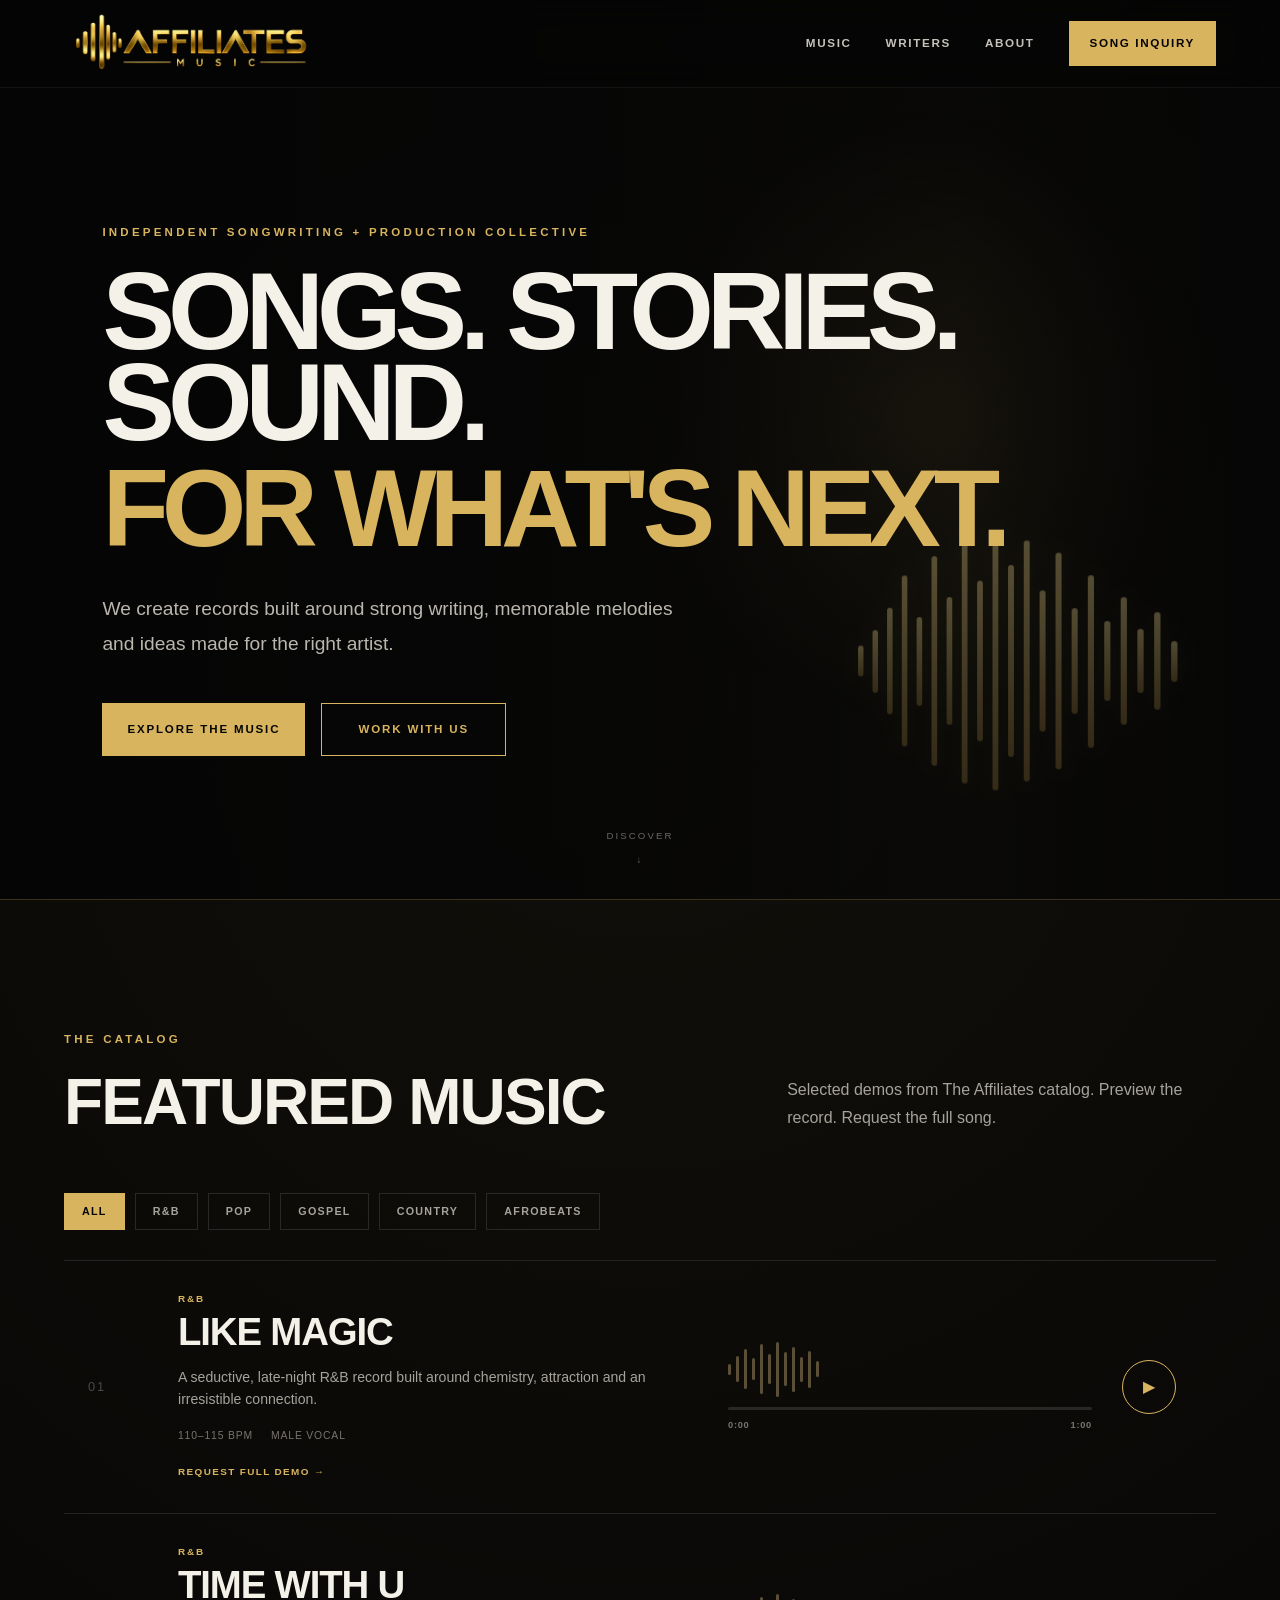
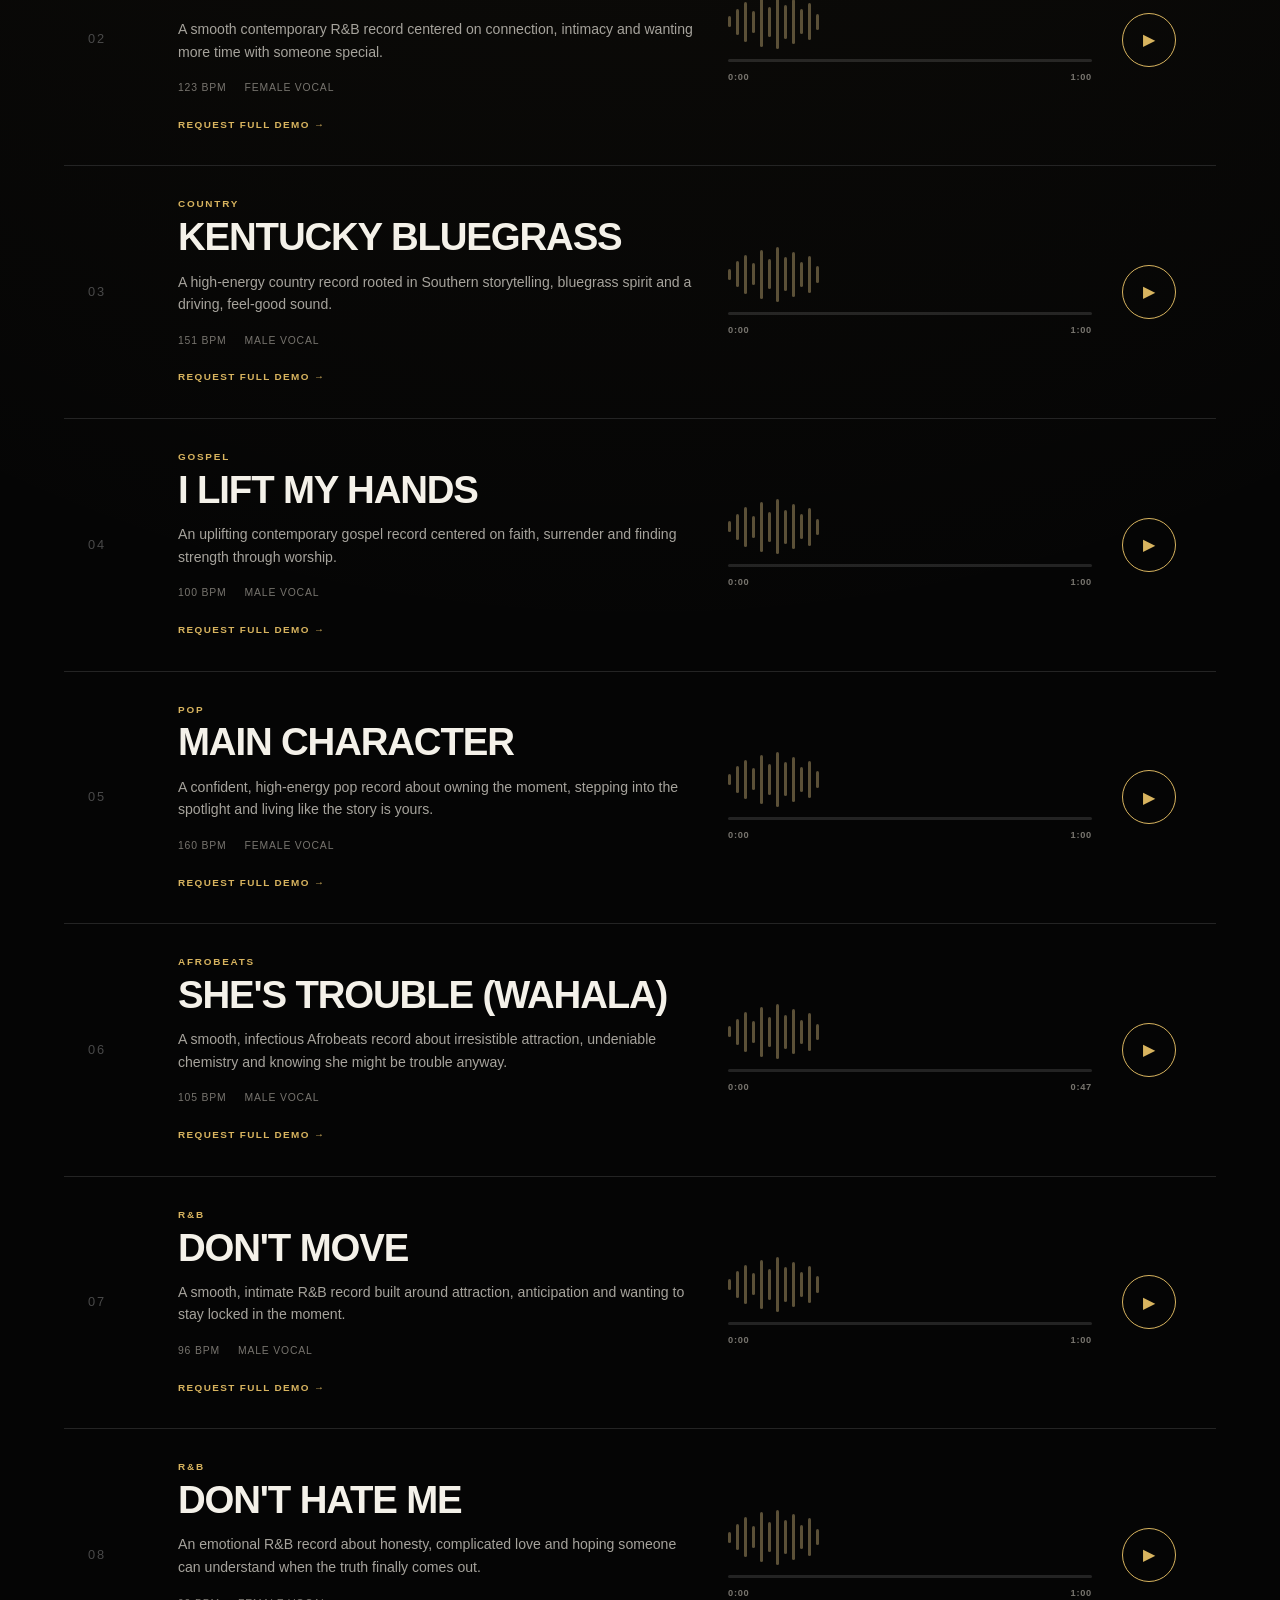
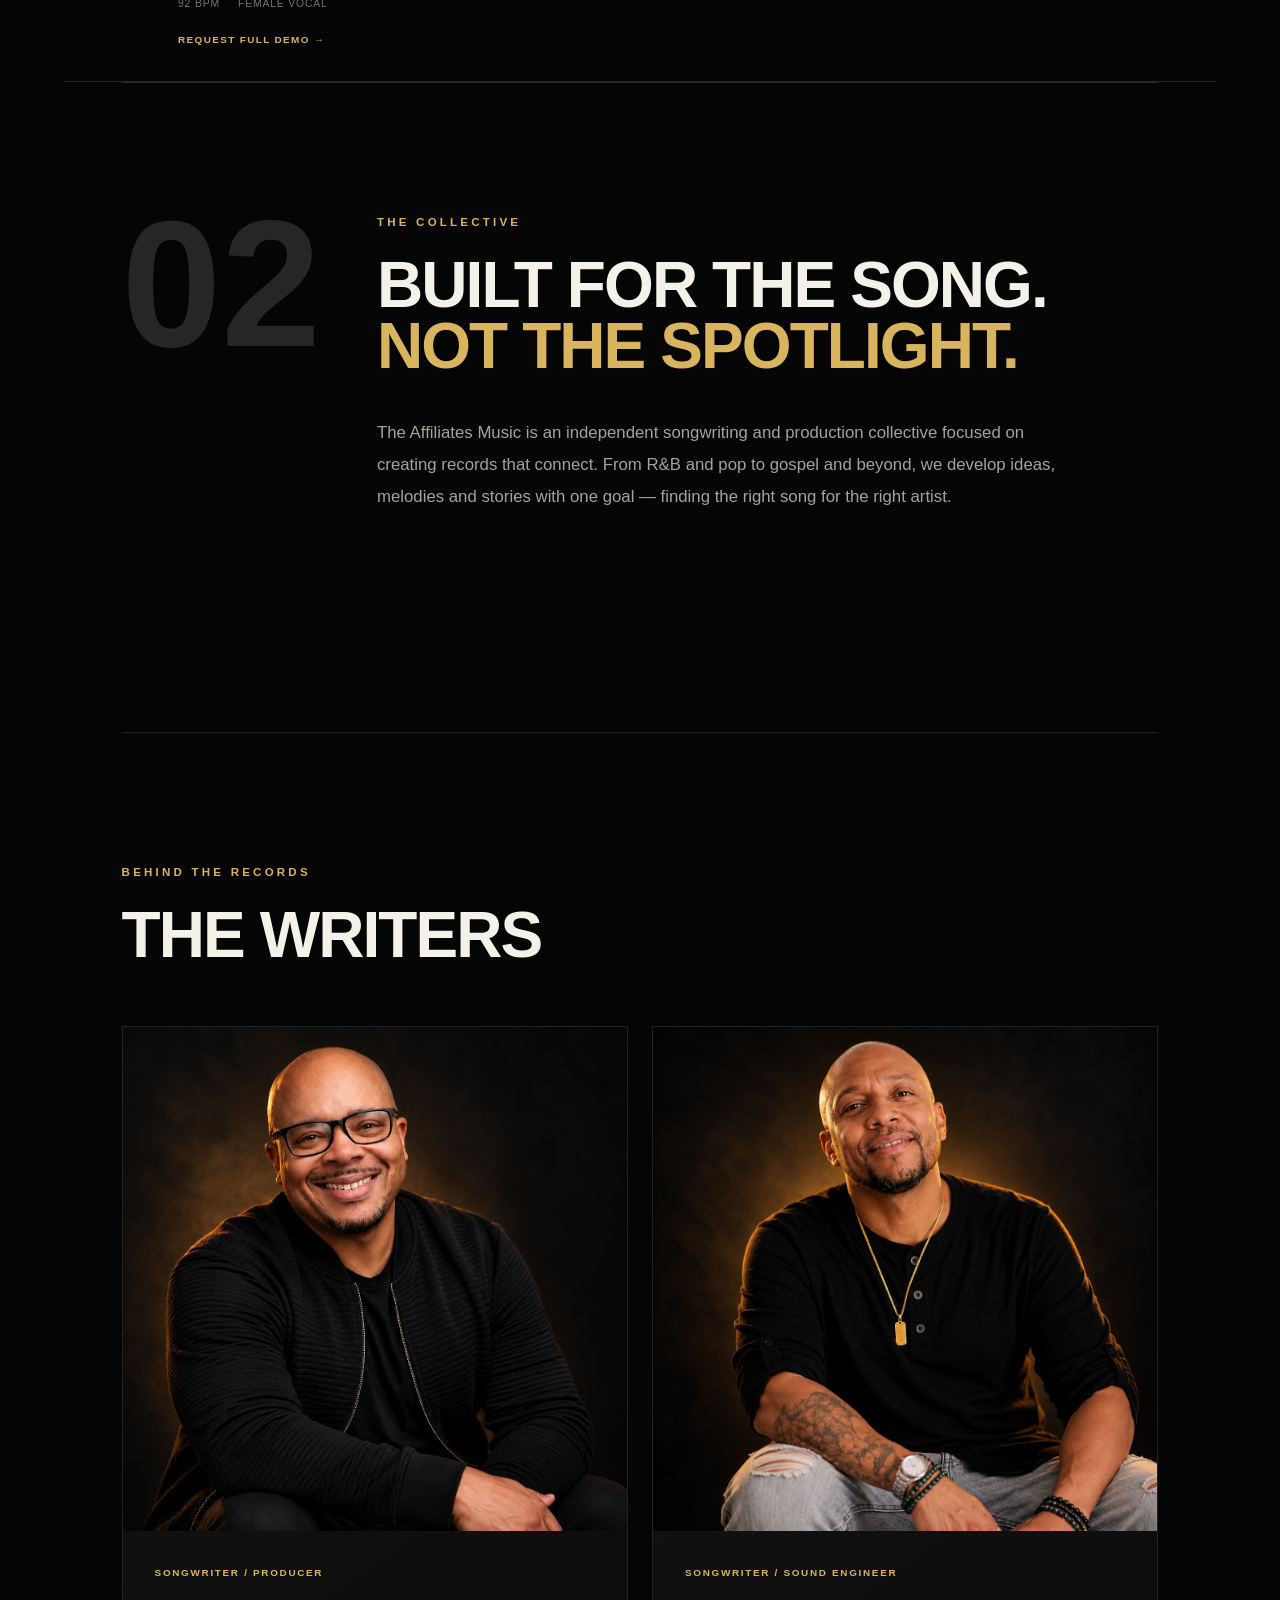
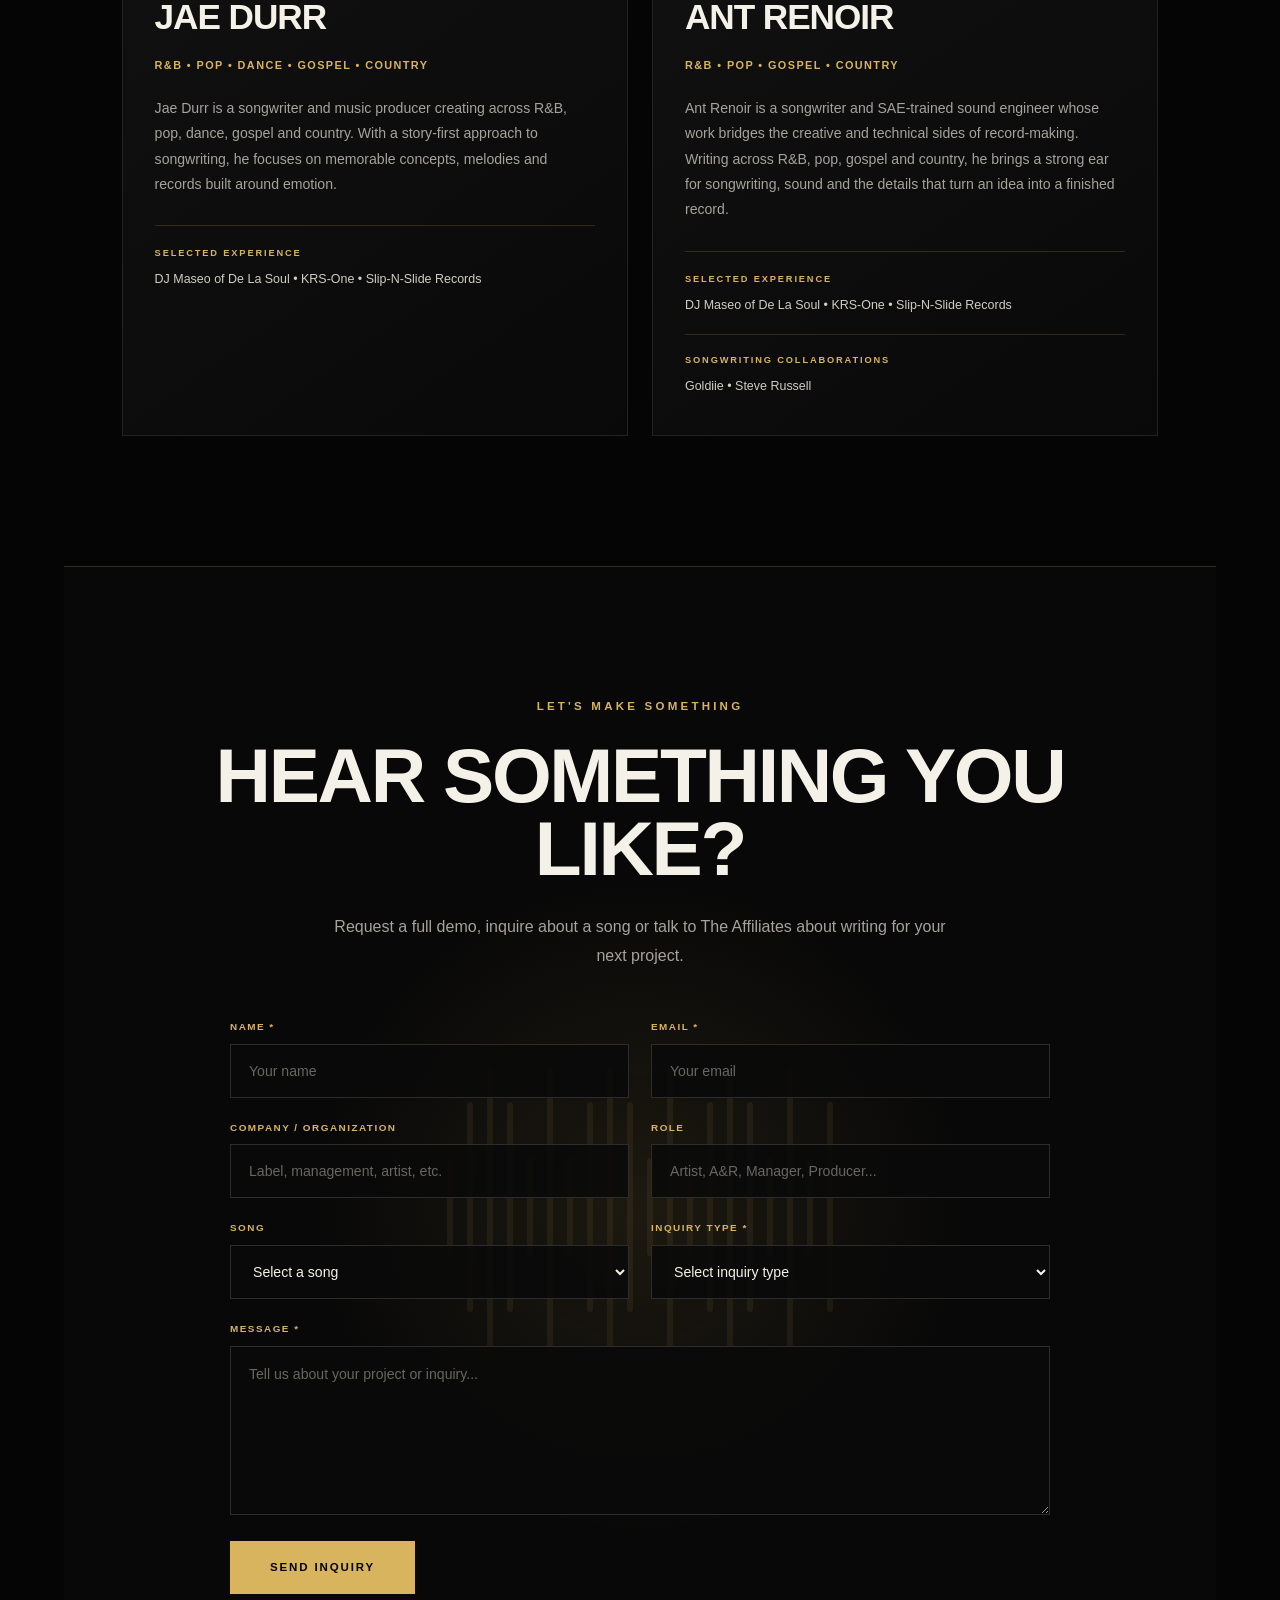
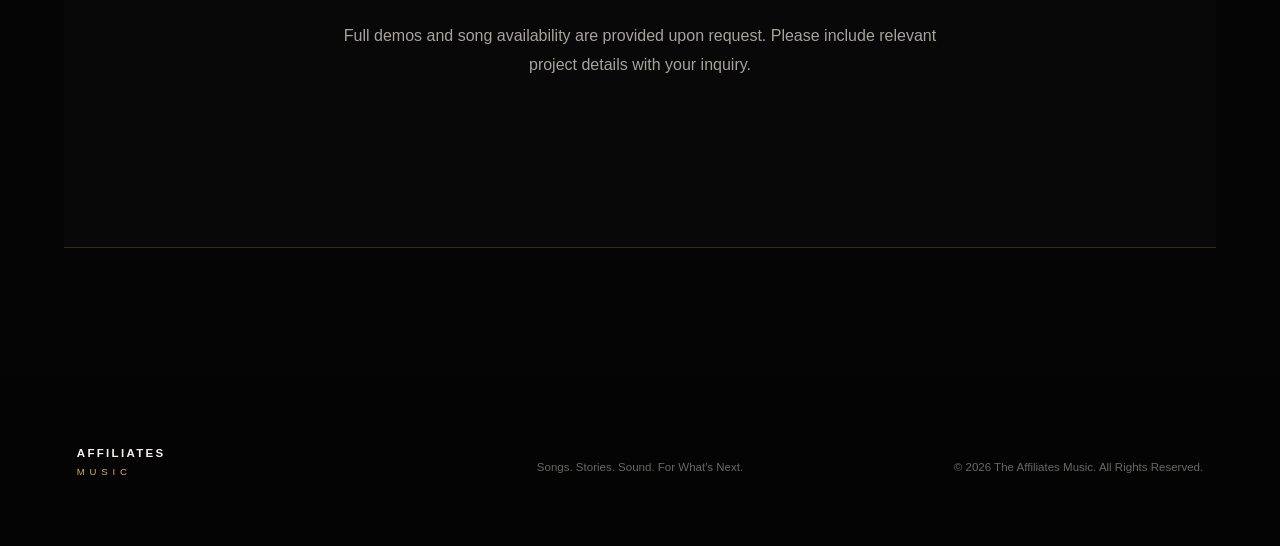
==== commit 233dc080: "Update index.html" ====
--- a/index.html
+++ b/index.html
@@ -8,6 +8,21 @@
     name="description"
     content="The Affiliates Music — an independent songwriting and production collective creating songs for artists, labels and the culture."
   >
+<meta
+  name="robots"
+  content="index, follow"
+>
+
+<meta
+  name="author"
+  content="The Affiliates Music"
+>
+
+<link
+  rel="canonical"
+  href="https://mjdurr.github.io/the-affiliates-music/"
+>
+  
 <!-- Social Sharing / Open Graph -->
 <meta property="og:type" content="website">
 
@@ -28,7 +43,14 @@
 
 <meta
   property="og:image"
-  content="https://mjdurr.github.io/the-affiliates-music/assets/images/affiliates-logo.png"
+  content="https://mjdurr.github.io/the-affiliates-music/assets/images/affiliates-social-share.png"
+>
+
+<meta property="og:image:width" content="1200">
+<meta property="og:image:height" content="630">
+<meta
+  property="og:image:alt"
+  content="The Affiliates Music — Songs. Stories. Sound. For What's Next."
 >
 
 <meta
@@ -51,7 +73,7 @@
 
 <meta
   name="twitter:image"
-  content="https://mjdurr.github.io/the-affiliates-music/assets/images/affiliates-logo.png"
+  content="https://mjdurr.github.io/the-affiliates-music/assets/images/affiliates-social-share.png"
 >
   <title>The Affiliates Music | Songwriting & Production Collective</title>
 <link
@@ -60,6 +82,36 @@
   href="assets/images/affiliates-logo.png"
 >
   <link rel="stylesheet" href="style.css">
+  <script type="application/ld+json">
+{
+  "@context": "https://schema.org",
+  "@type": "Organization",
+  "name": "The Affiliates Music",
+  "url": "https://mjdurr.github.io/the-affiliates-music/",
+  "logo": "https://mjdurr.github.io/the-affiliates-music/assets/images/affiliates-logo.png",
+  "description": "An independent songwriting and production collective creating original music for artists, labels and the culture.",
+  "founder": [
+    {
+      "@type": "Person",
+      "name": "Jae Durr"
+    },
+    {
+      "@type": "Person",
+      "name": "Ant Renoir"
+    }
+  ],
+  "knowsAbout": [
+    "Songwriting",
+    "Music Production",
+    "Sound Engineering",
+    "R&B",
+    "Pop Music",
+    "Gospel Music",
+    "Country Music",
+    "Afrobeats"
+  ]
+}
+</script>
 </head>
 
 <body>
@@ -1032,6 +1084,10 @@
   </button>
 
 </form>
+<p class="inquiry-note">
+  Full demos and song availability are provided upon request.
+  Please include relevant project details with your inquiry.
+</p>
       </div>
 
     </section>
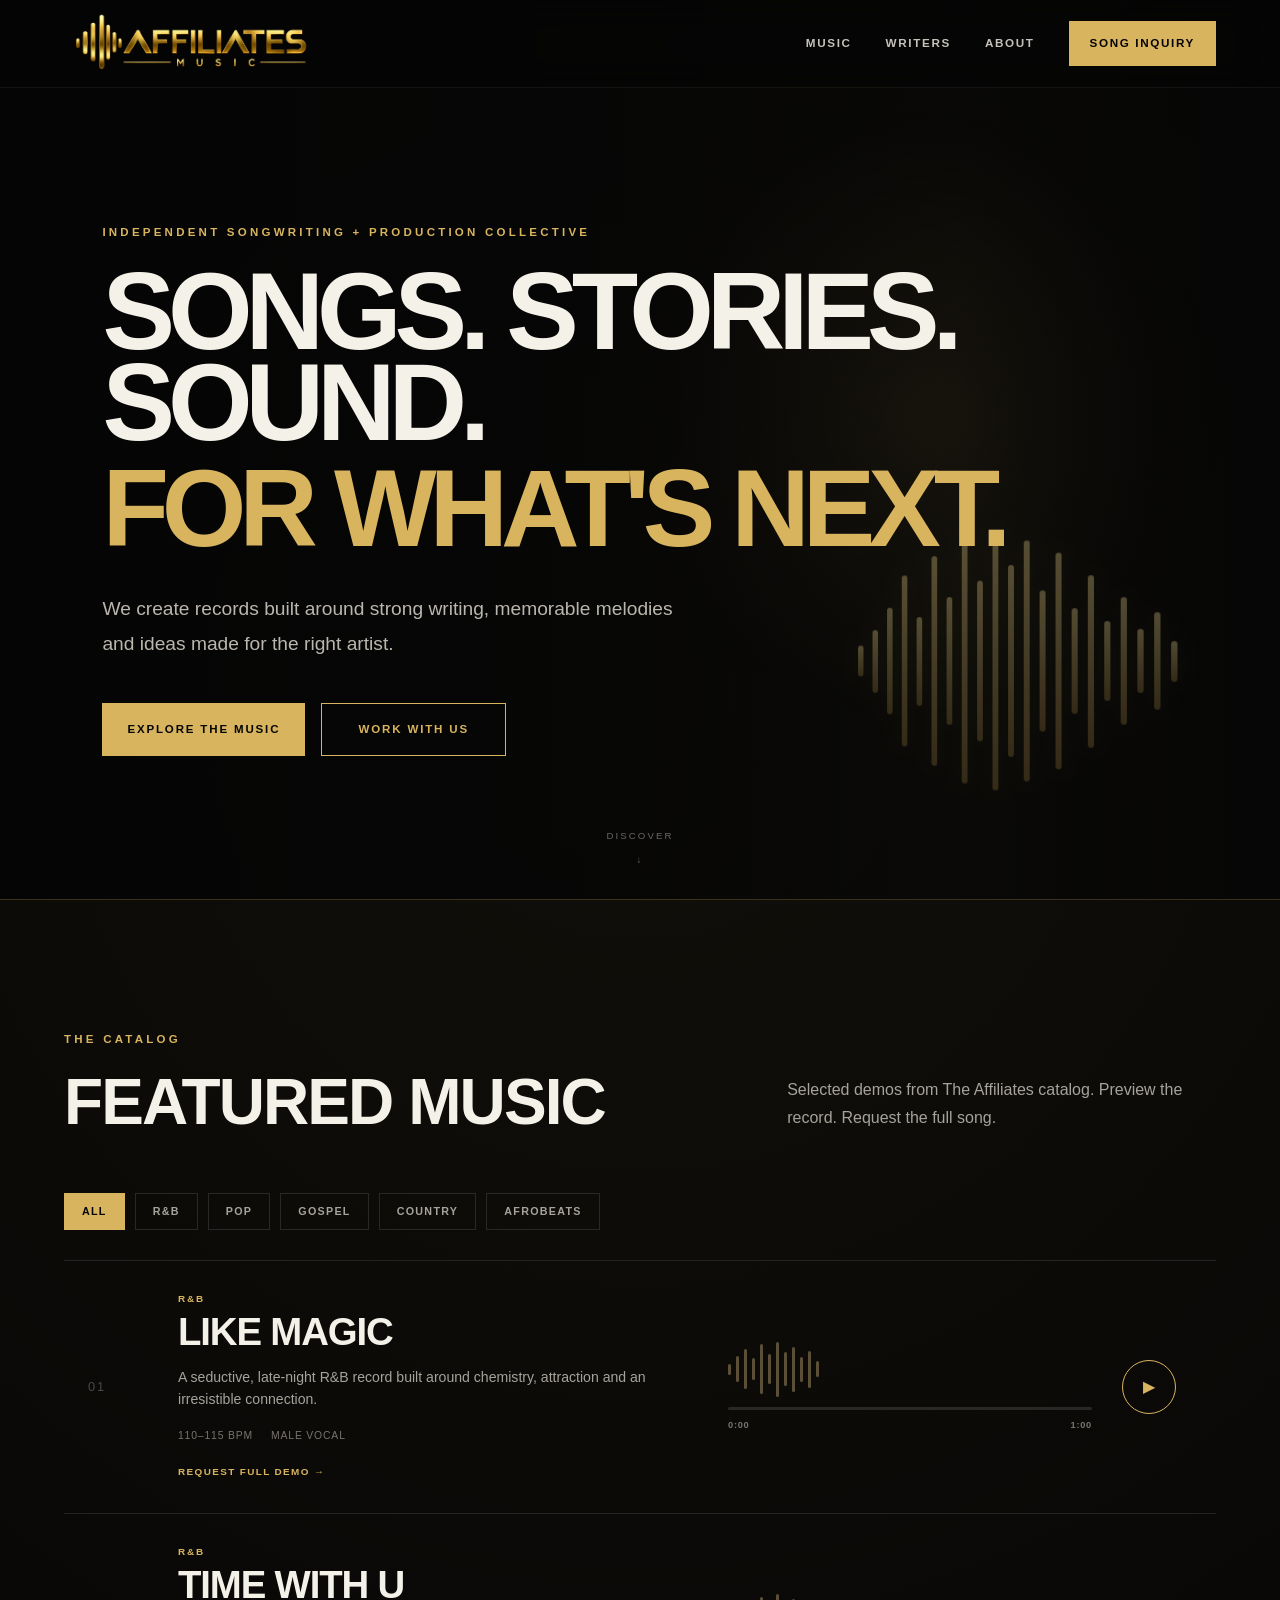
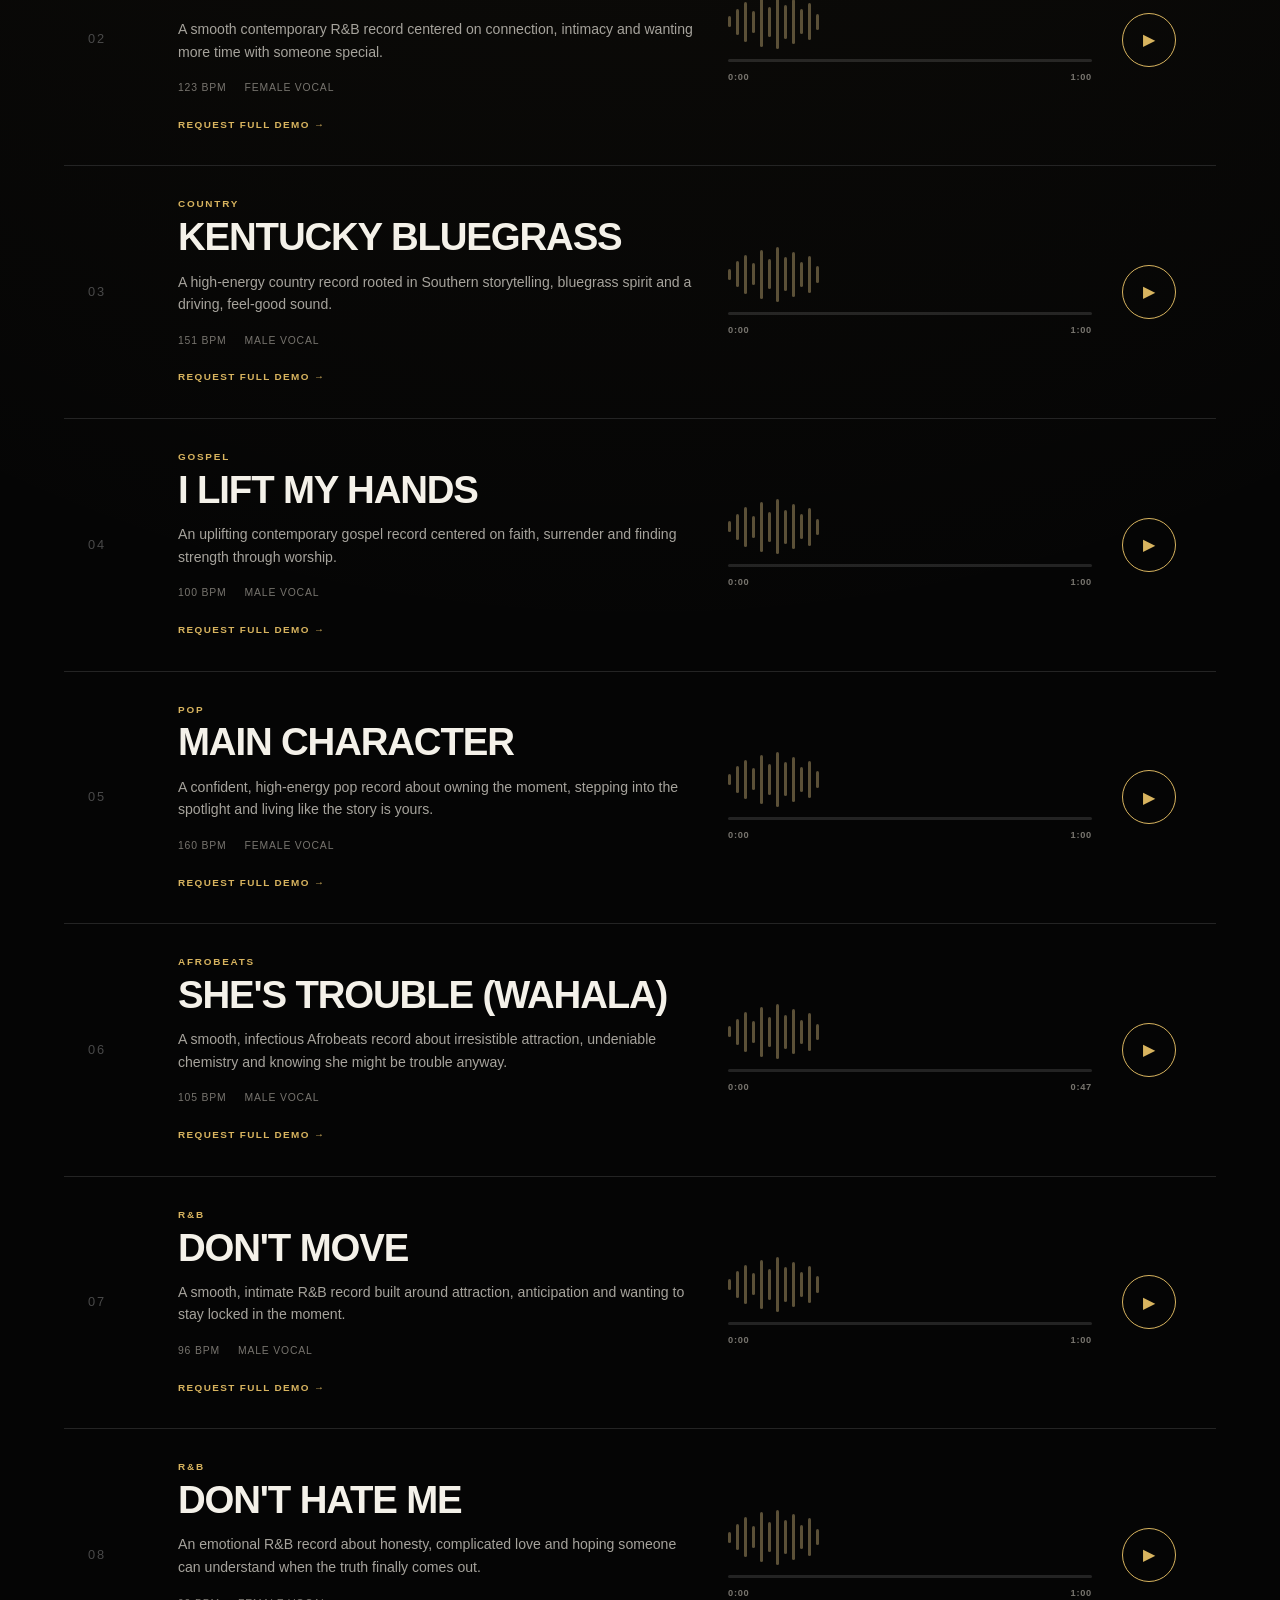
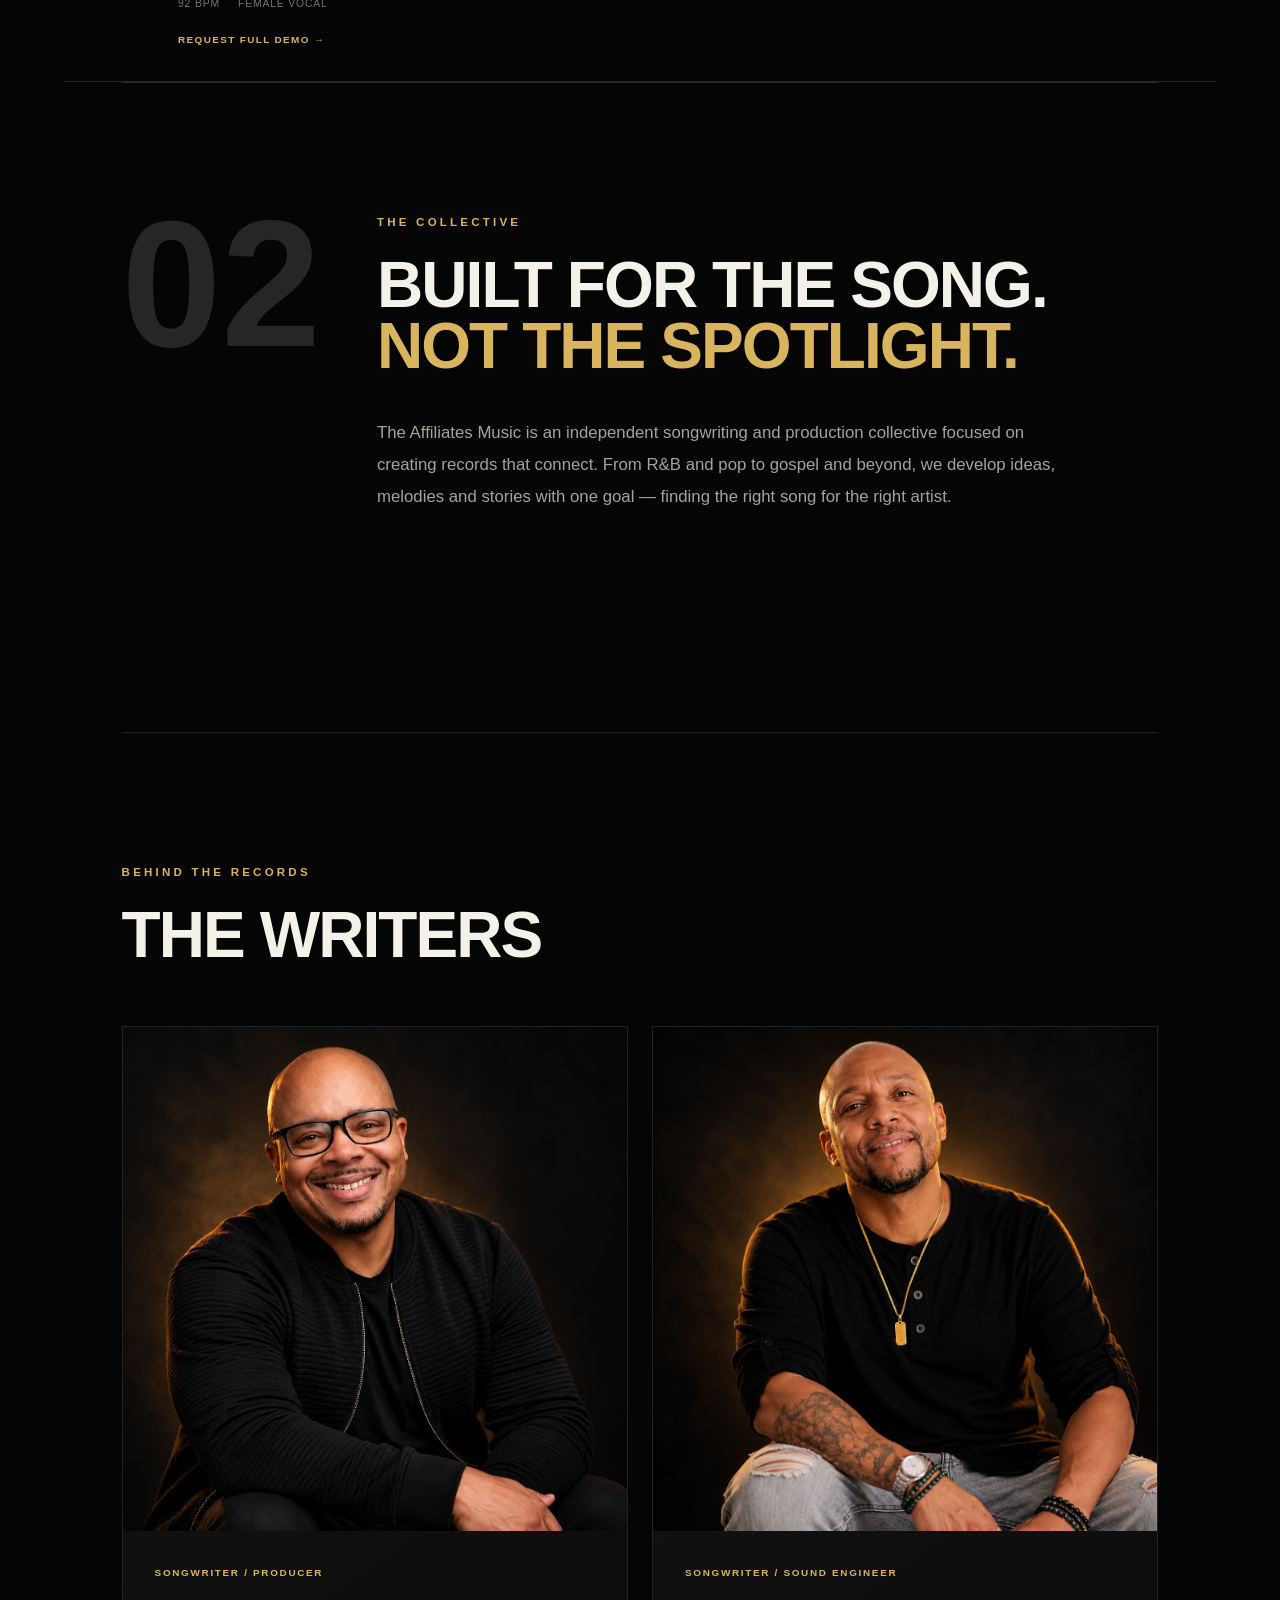
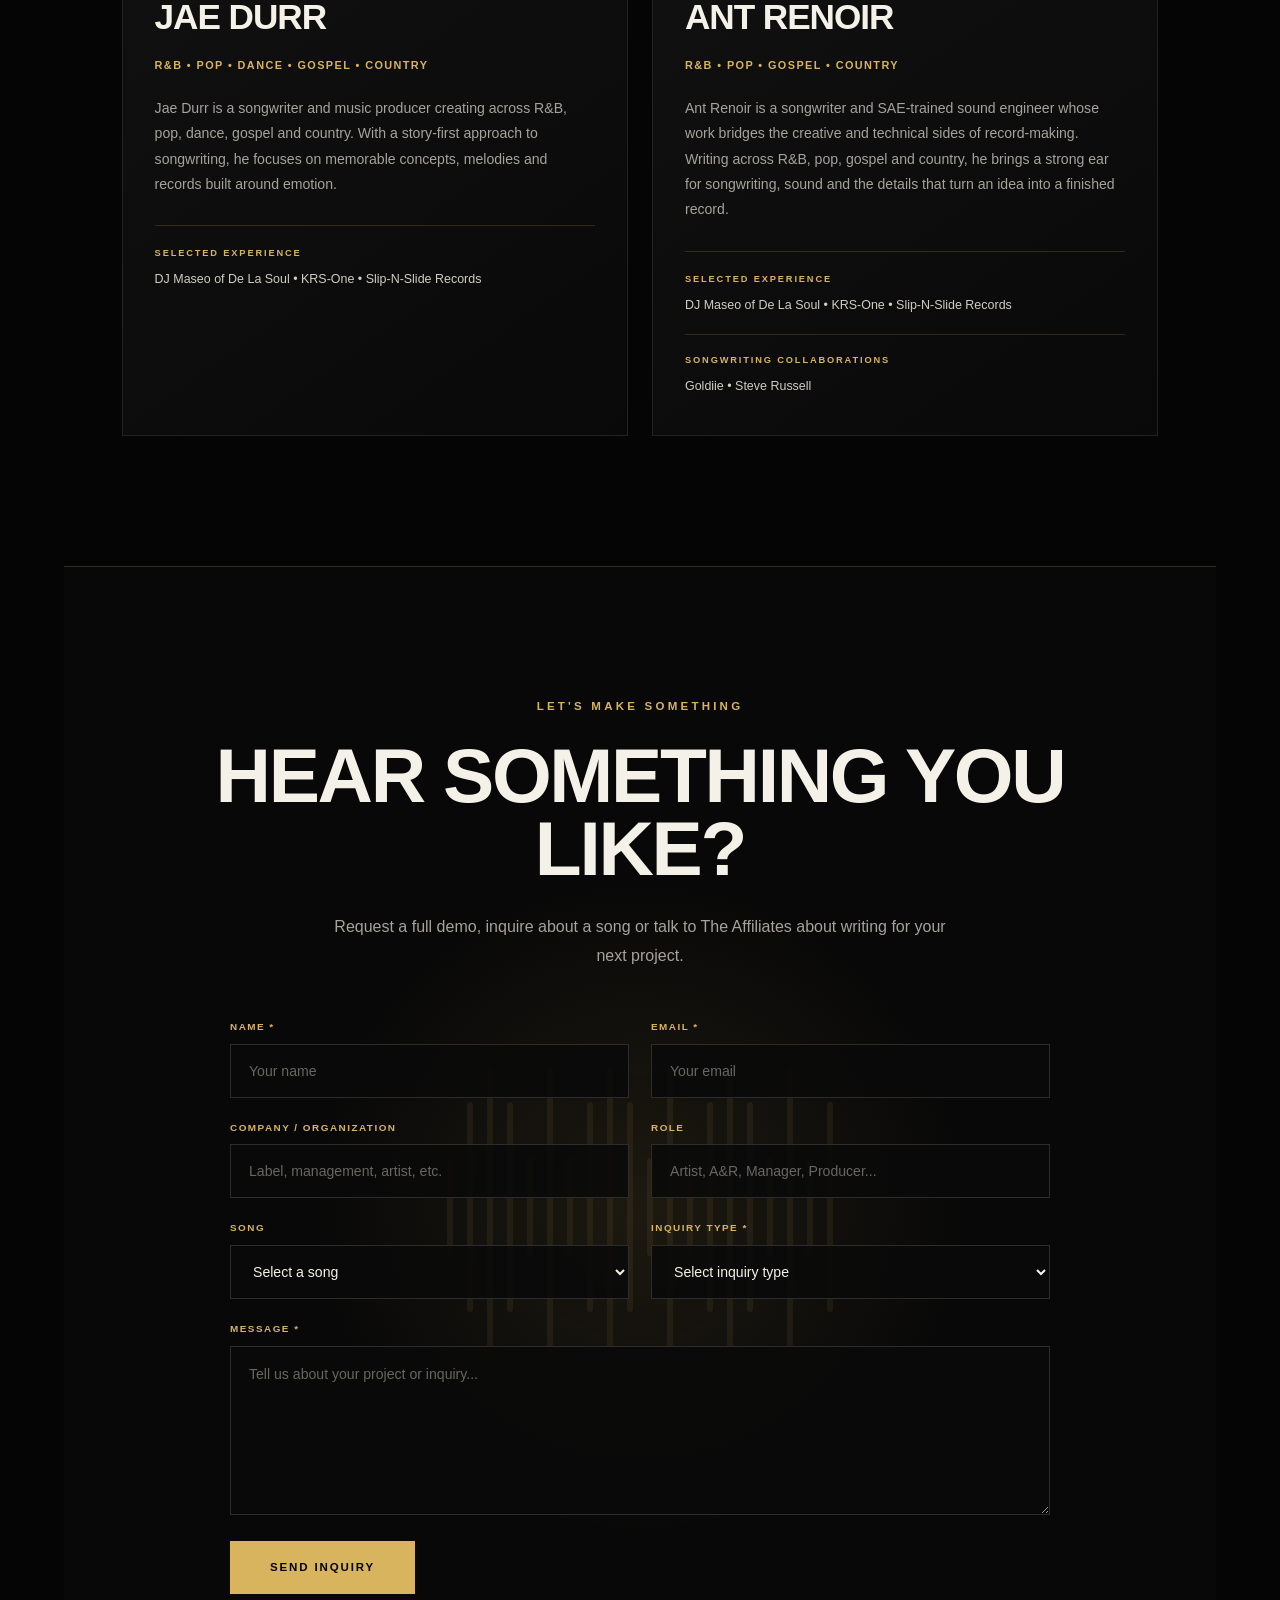
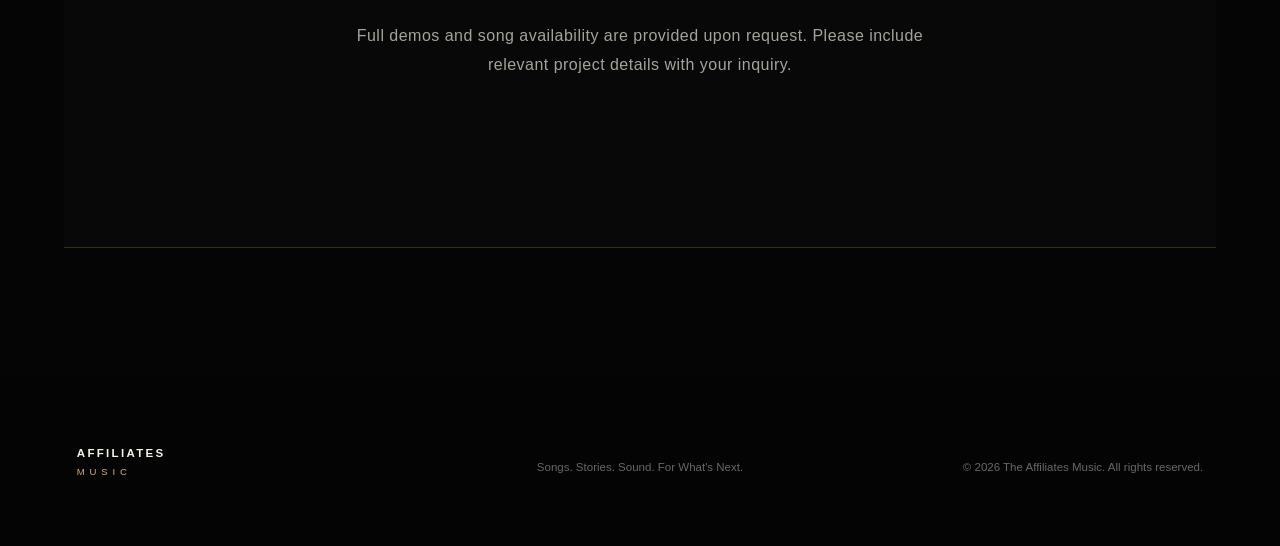
==== commit 2adb9e6b: "Update index.html" ====
--- a/index.html
+++ b/index.html
@@ -1110,7 +1110,7 @@
     </p>
 
     <p class="copyright">
-      © 2026 The Affiliates Music. All Rights Reserved.
+      © 2026 The Affiliates Music. All rights reserved.
     </p>
 
   </footer>
--- a/style.css
+++ b/style.css
@@ -1464,6 +1464,15 @@
   margin-top: 26px;
   cursor: pointer;
 }
+.inquiry-note {
+  max-width: 620px;
+  margin: 24px auto 0;
+  color: #77746e;
+  font-size: 0.72rem;
+  line-height: 1.7;
+  letter-spacing: 0.03em;
+  text-align: center;
+}
 /* ==========================================
    THANK YOU PAGE
 ========================================== */
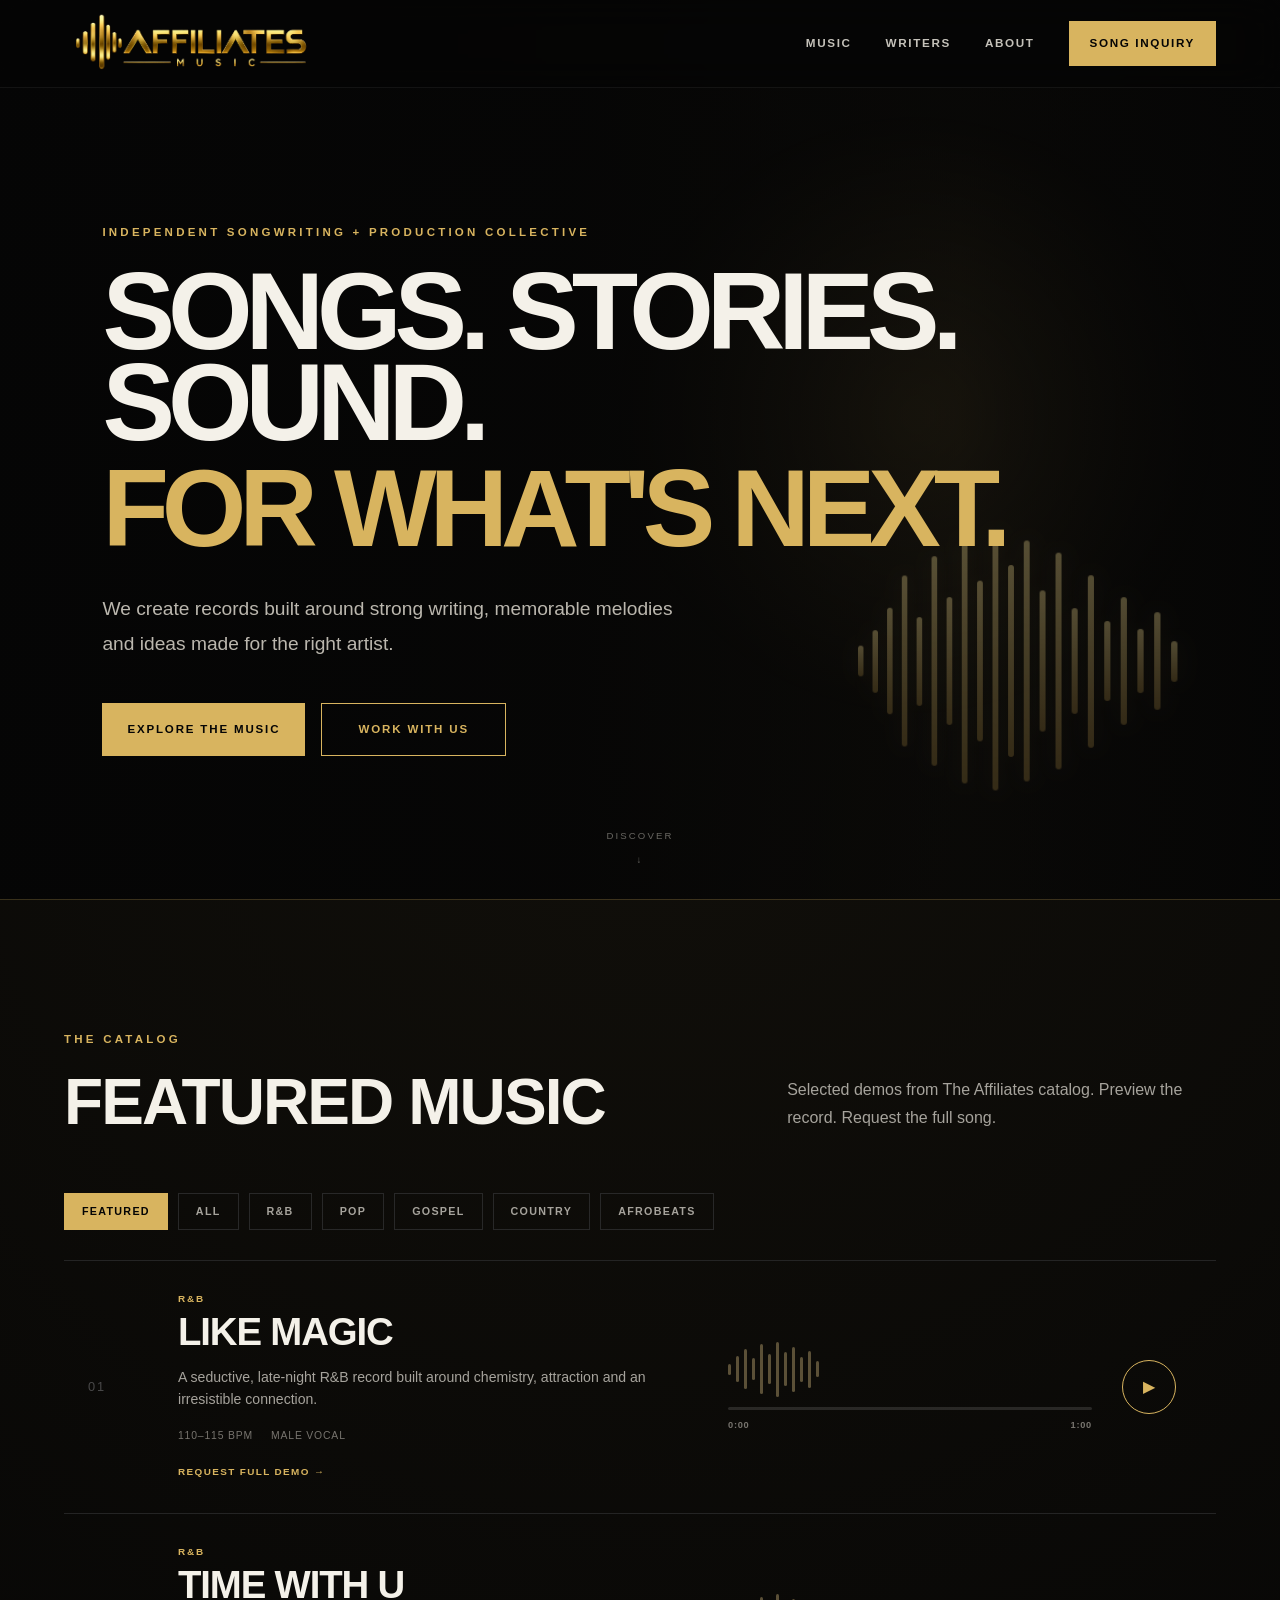
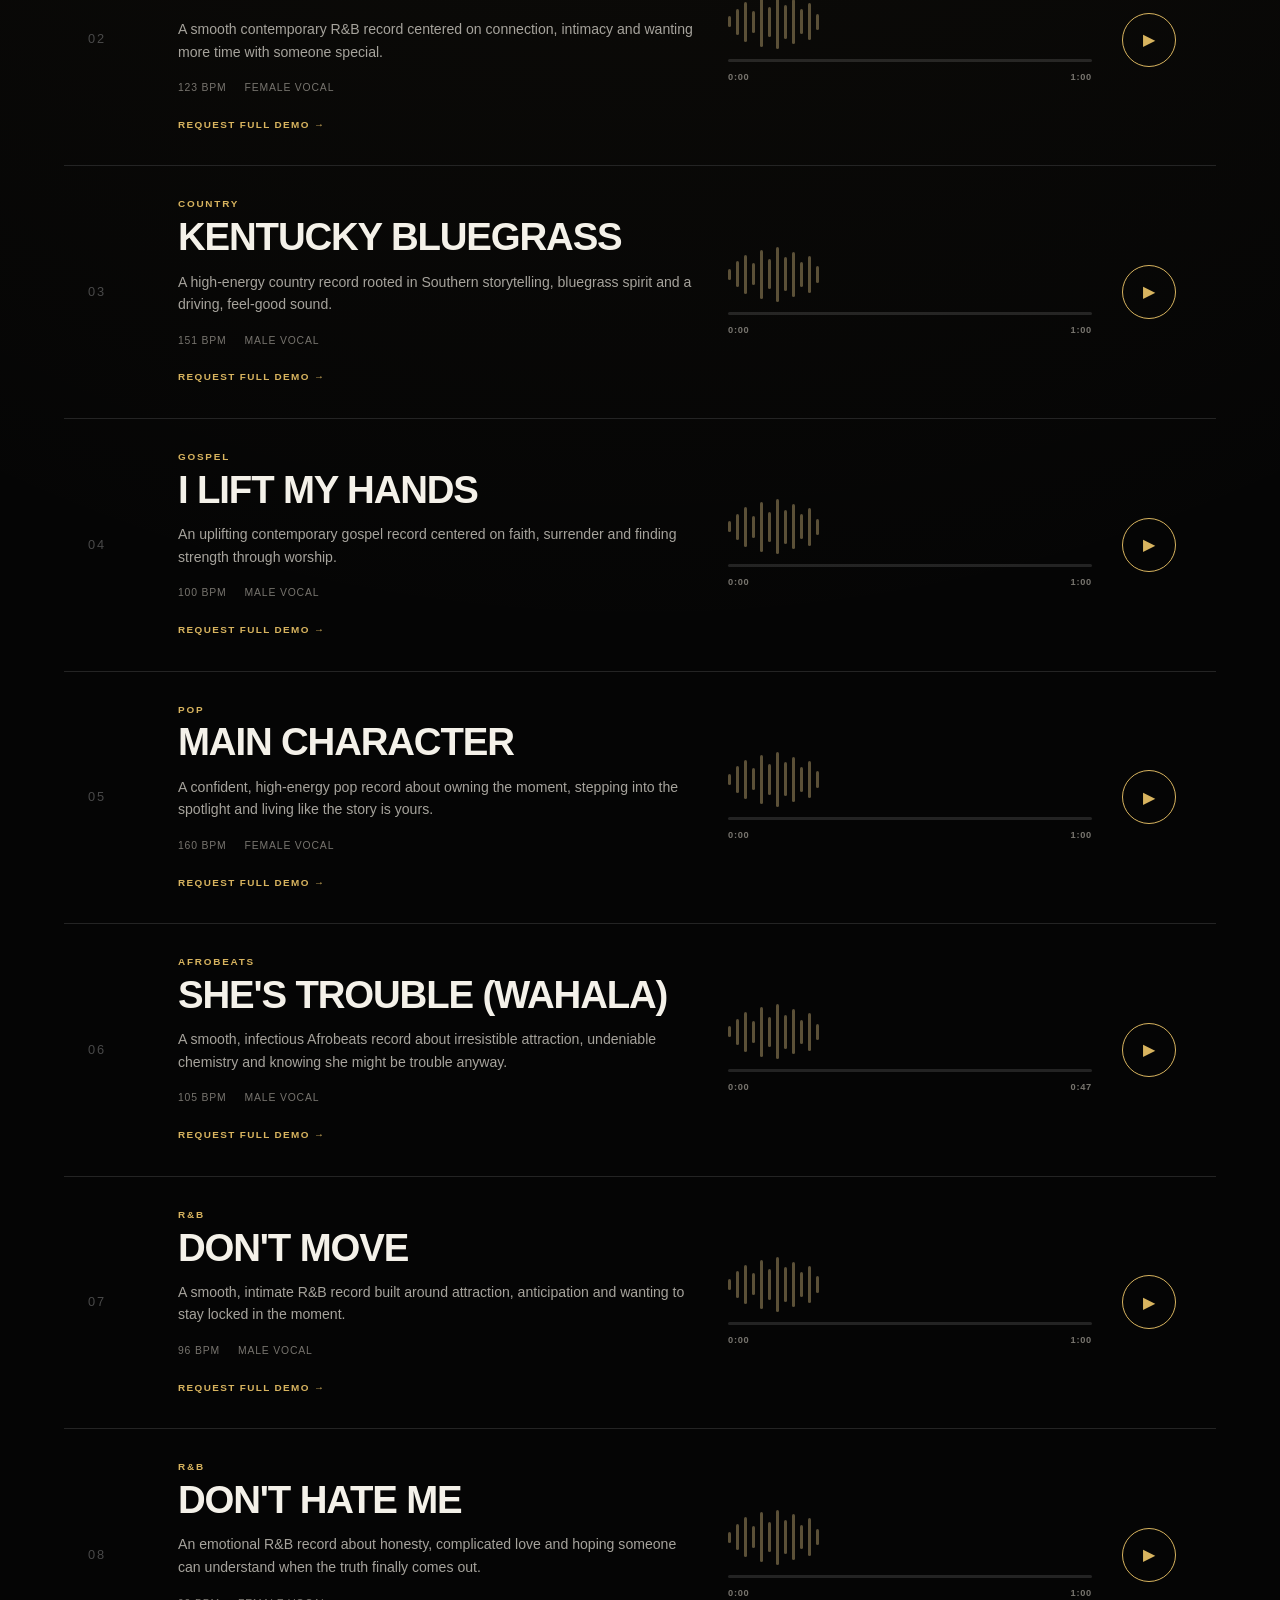
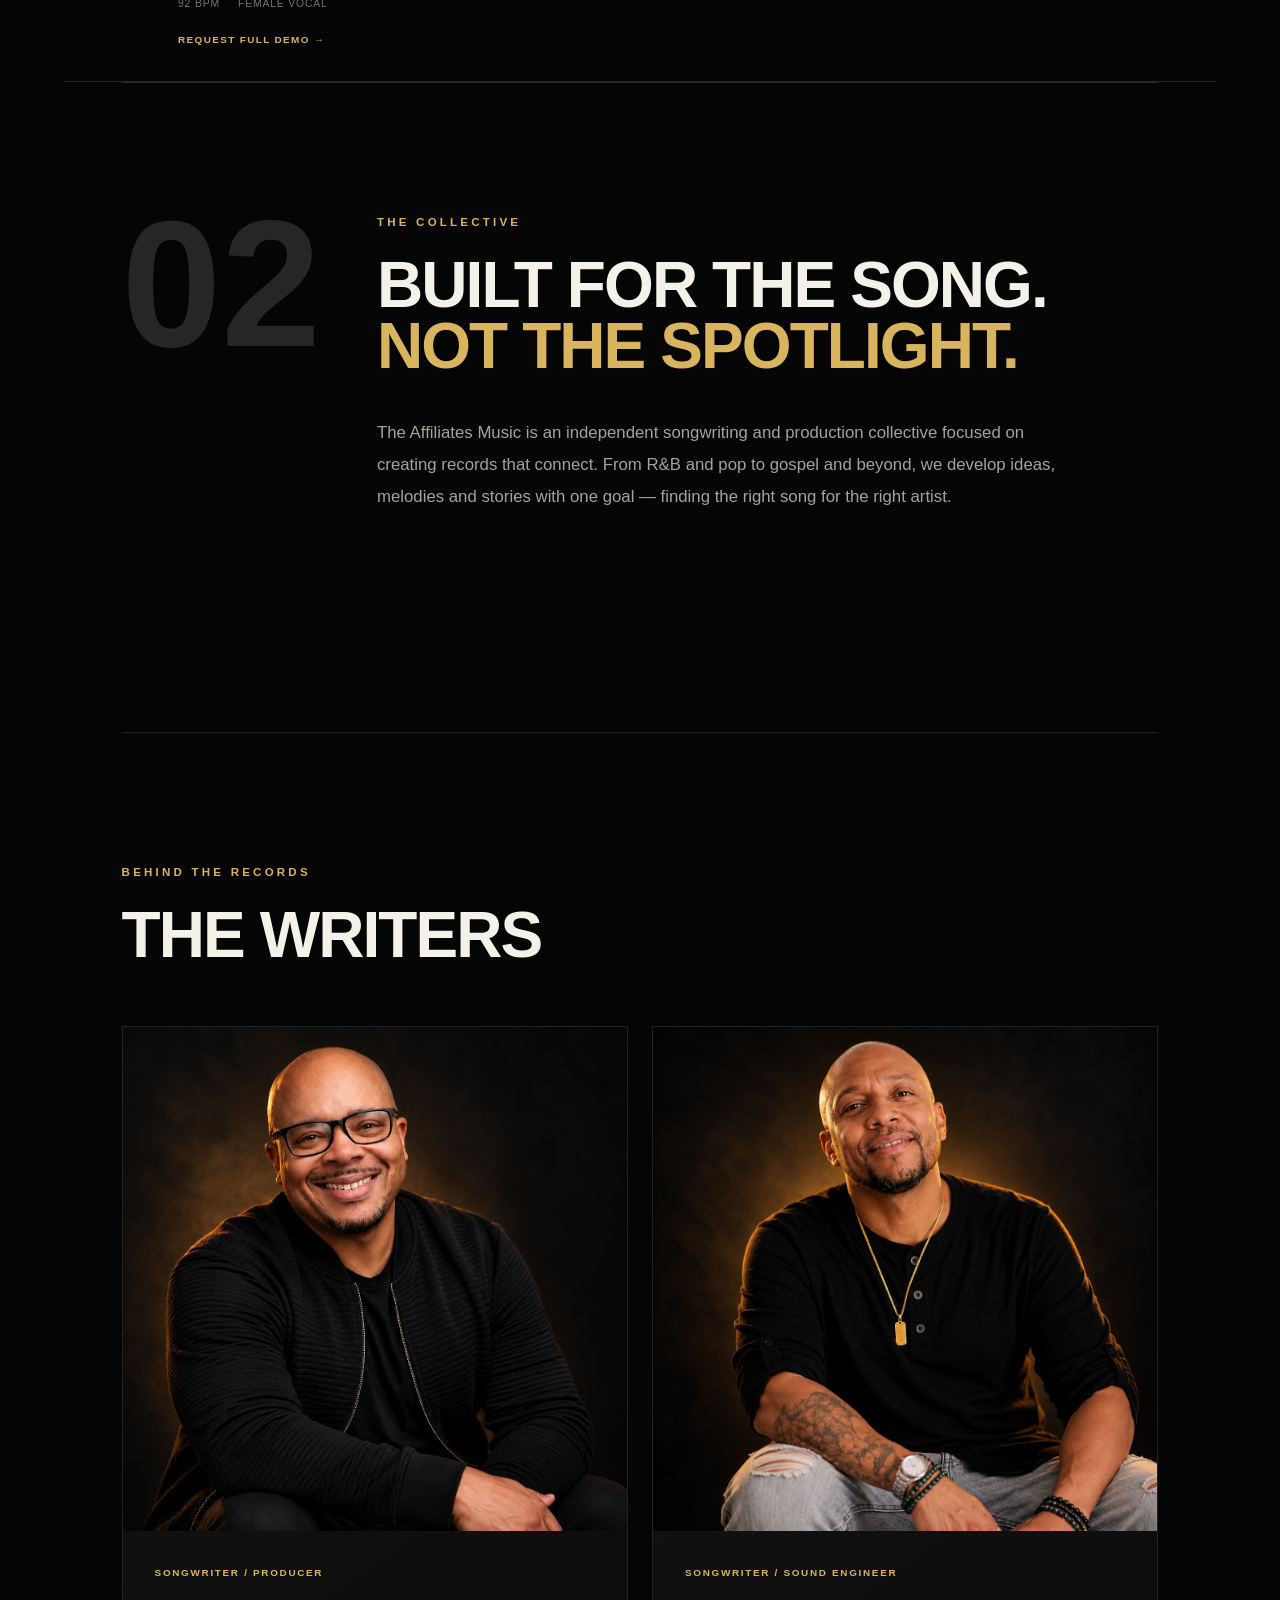
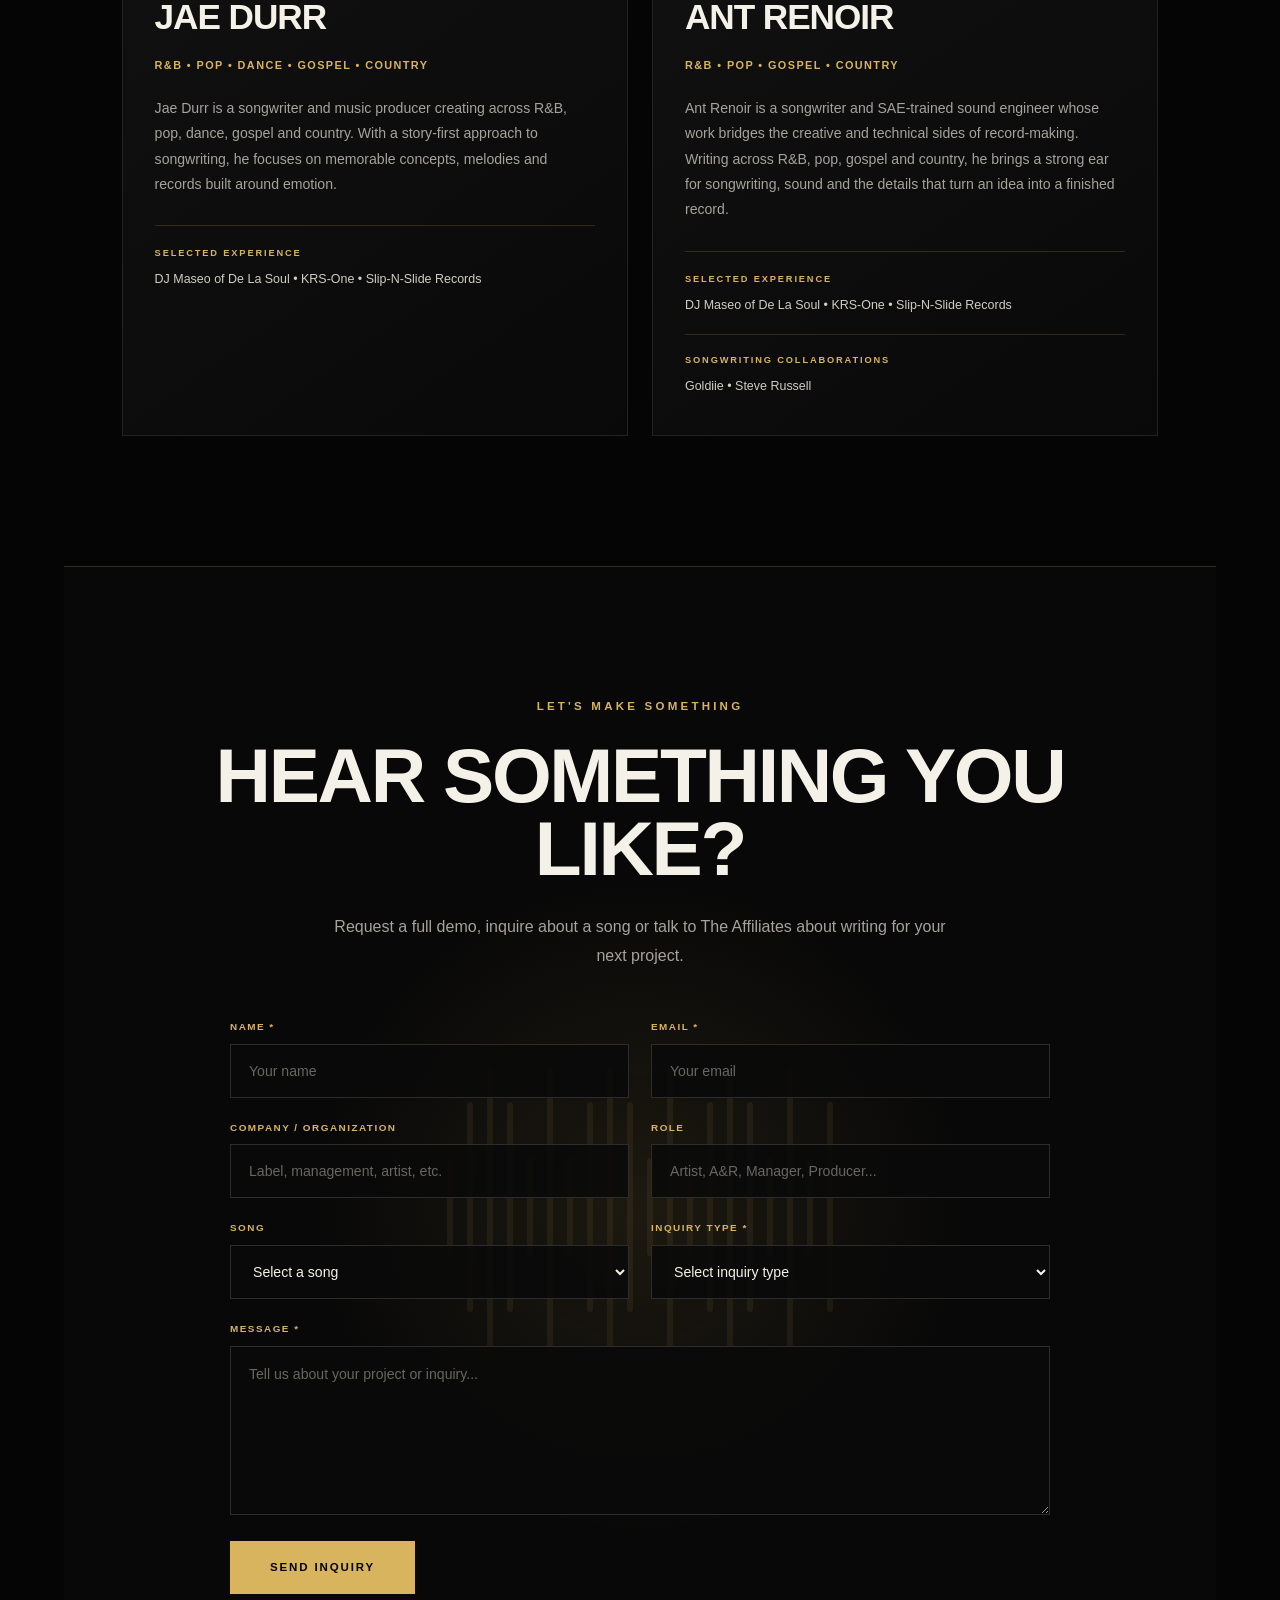
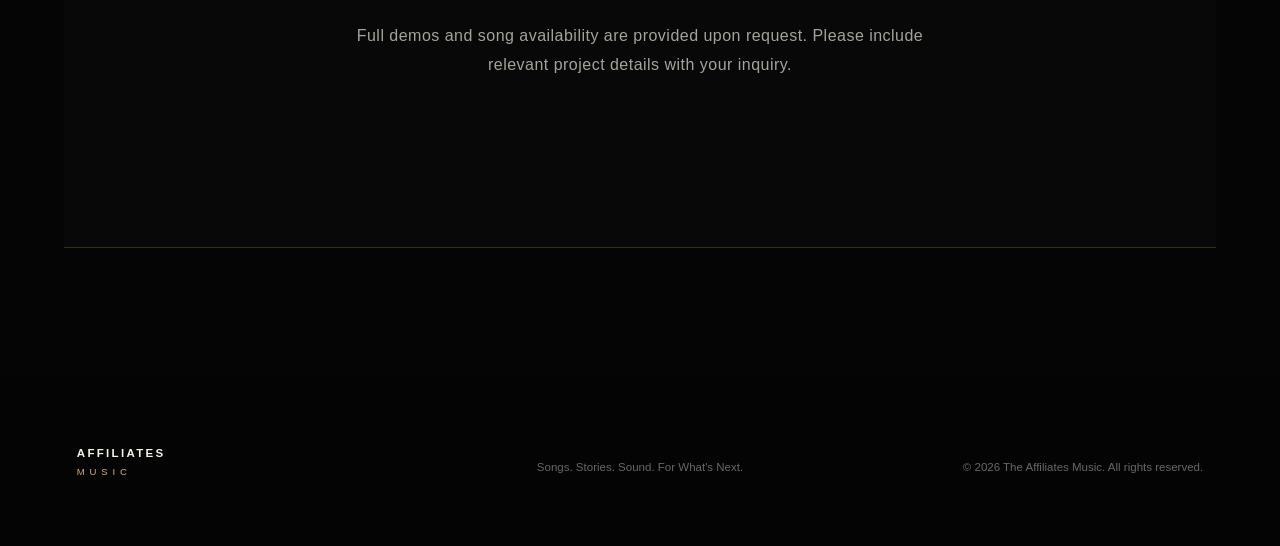
==== commit 32a229b3: "Add Featured music filter" ====
--- a/index.html
+++ b/index.html
@@ -227,7 +227,8 @@
 
 
       <div class="filter-bar">
-  <button class="filter active" data-filter="all">All</button>
+  <button class="filter active" data-filter="featured">Featured</button>
+  <button class="filter" data-filter="all">All</button>
   <button class="filter" data-filter="r&b">R&amp;B</button>
   <button class="filter" data-filter="pop">Pop</button>
   <button class="filter" data-filter="gospel">Gospel</button>
